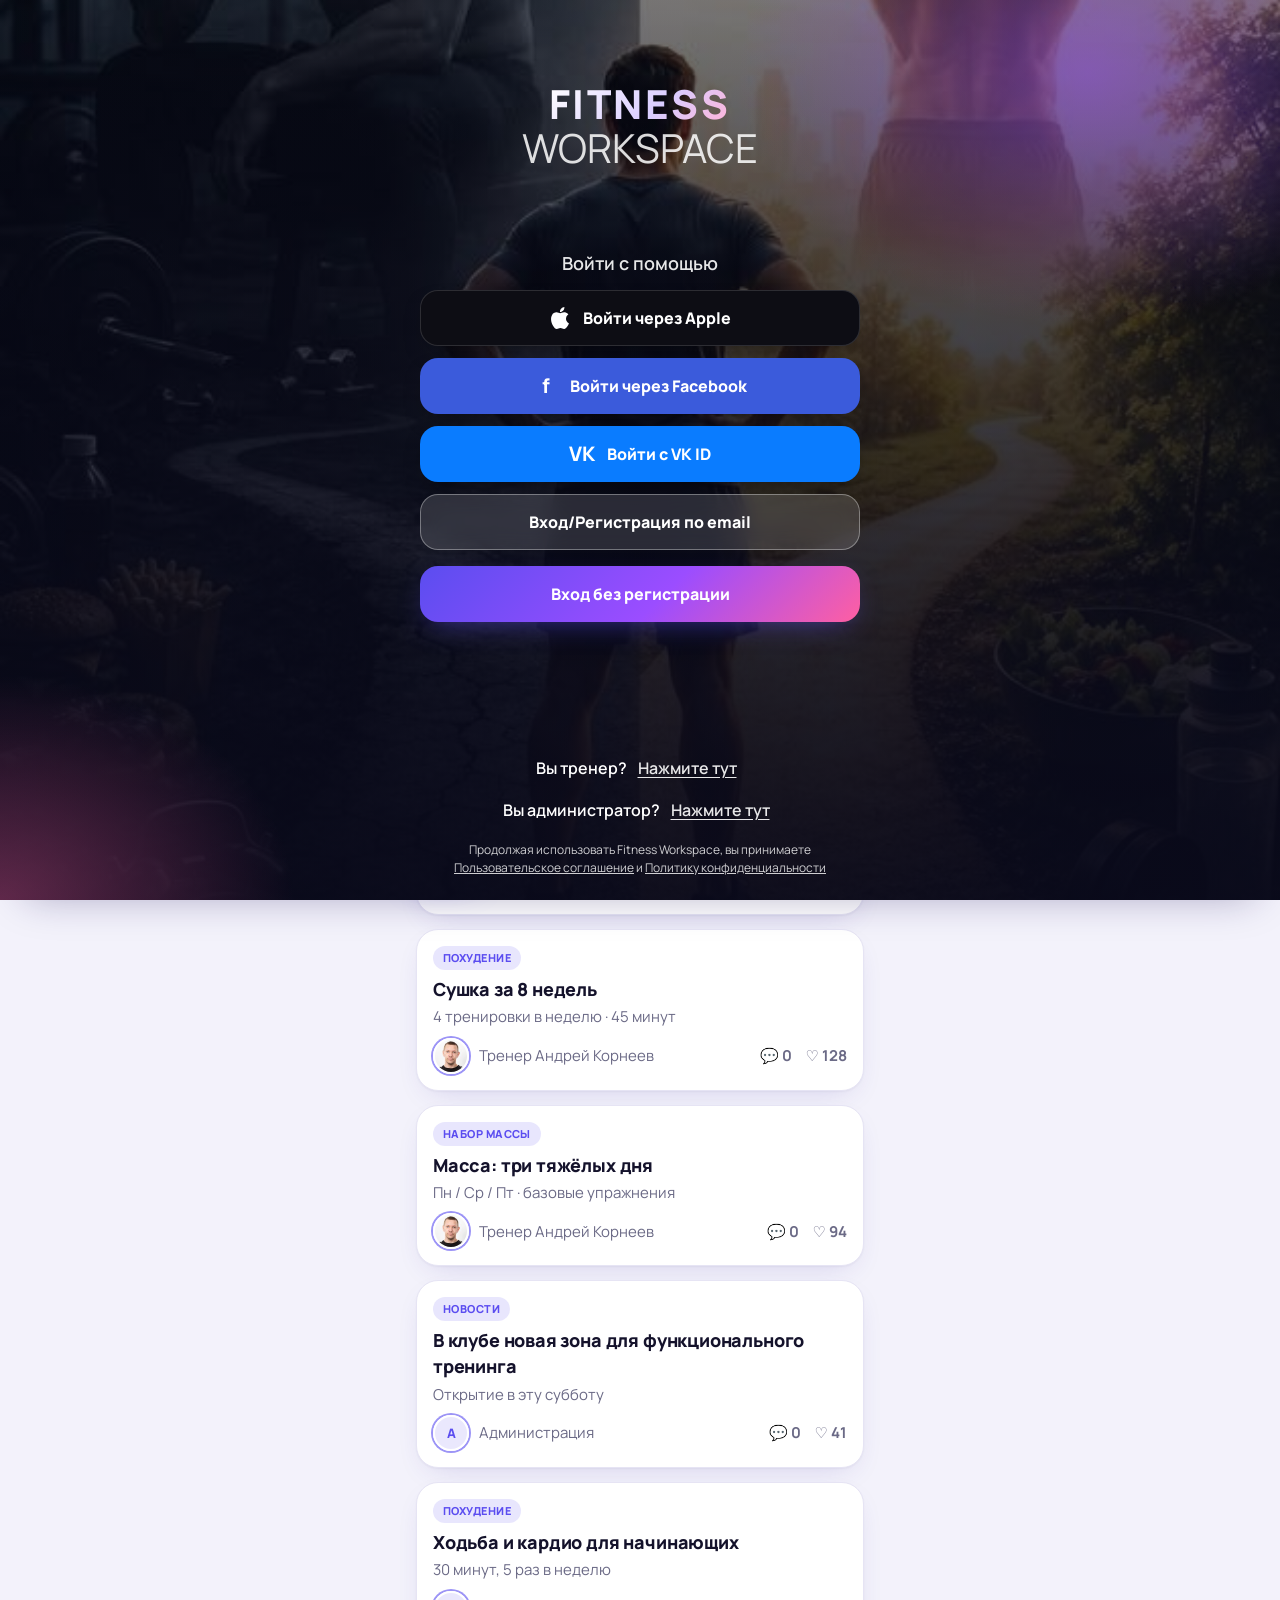
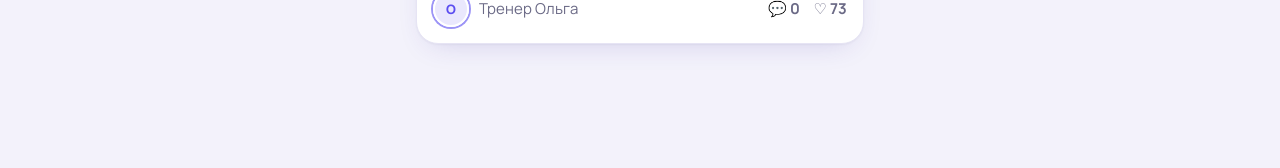
==== index.html @ 5b53e414 "Update index.html" ====
<!DOCTYPE html>
<html lang="ru">
<head>
<meta charset="utf-8">
<meta name="viewport" content="width=device-width, initial-scale=1, viewport-fit=cover">
<title>Pulse — фитнес-приложение</title>
<link href="https://fonts.googleapis.com/css2?family=Manrope:wght@400;600;700;800&display=swap" rel="stylesheet">
<style>
:root{--bg:#eef1f5;--card:#fff;--ink:#0f1b2d;--mute:#5d6b7e;--line:#dde3ea;--brand:#2447f5;--on:#fff;--warm:#ffb020;--ok:#16895a;--bad:#d63a45;
box-sizing:border-box;padding-top:env(safe-area-inset-top,0px);padding-bottom:env(safe-area-inset-bottom,0px)}
@media (prefers-color-scheme:dark){:root:not([data-theme="light"]){--bg:#0b121c;--card:#131d2b;--ink:#eaf0f7;--mute:#93a2b6;--line:#223044;--brand:#7b93ff;--on:#0b121c;--ok:#4cc790;--bad:#ff7a82;color-scheme:dark}}
:root[data-theme="dark"]{--bg:#0b121c;--card:#131d2b;--ink:#eaf0f7;--mute:#93a2b6;--line:#223044;--brand:#7b93ff;--on:#0b121c;--ok:#4cc790;--bad:#ff7a82;color-scheme:dark}
html{scroll-padding-top:env(safe-area-inset-top,0px)}
*{box-sizing:border-box}
body{margin:0;background:var(--bg);color:var(--ink);font:400 15px/1.45 Manrope,system-ui,-apple-system,"Segoe UI",sans-serif}
#app{max-width:480px;margin:0 auto;padding:16px 16px 96px}
h1{font-size:26px;line-height:1.15;font-weight:800;margin:6px 0 14px;letter-spacing:-.01em}
h2{font-size:17px;font-weight:800;margin:0 0 4px}
p{margin:0}
.mute{color:var(--mute)}
.card{background:var(--card);border:1px solid var(--line);border-radius:16px;padding:14px;margin-bottom:12px}
.chips{display:flex;gap:8px;overflow-x:auto;padding-bottom:10px;margin-bottom:4px}
.chip{flex:none;border:1px solid var(--line);background:var(--card);color:var(--ink);border-radius:999px;padding:7px 14px;font:inherit;font-weight:600;cursor:pointer}
.chip[aria-pressed="true"]{background:var(--brand);border-color:var(--brand);color:var(--on)}
.tag{display:inline-block;font-size:12px;font-weight:600;color:var(--brand);border:1px solid currentColor;border-radius:6px;padding:1px 7px;margin-bottom:6px}
.row{display:flex;align-items:center;justify-content:space-between;gap:10px}
button{font:inherit;cursor:pointer}
button:focus-visible,input:focus-visible{outline:3px solid var(--brand);outline-offset:2px}
.btn{background:var(--brand);color:var(--on);border:0;border-radius:12px;padding:11px 16px;font-weight:800}
.btn.ghost{background:transparent;color:var(--ink);border:1px solid var(--line)}
.like{background:none;border:0;color:var(--mute);font-weight:600;padding:6px 0}
.like[aria-pressed="true"]{color:var(--brand)}
#tabs{position:fixed;left:0;right:0;bottom:0;background:var(--card);border-top:1px solid var(--line);padding-bottom:env(safe-area-inset-bottom,0px);z-index:5}
#tabs div{max-width:480px;margin:0 auto;display:flex}
#tabs button{flex:1;background:none;border:0;color:var(--mute);padding:9px 0 8px;font-size:11px;font-weight:600;display:flex;flex-direction:column;align-items:center;gap:3px}
#tabs button[aria-current="page"]{color:var(--brand)}
svg.i{width:24px;height:24px;fill:none;stroke:currentColor;stroke-width:1.8;stroke-linecap:round;stroke-linejoin:round}
.stat{display:grid;grid-template-columns:1fr 1fr;gap:10px}
.stat .card{margin:0}
.big{font-size:22px;font-weight:800}
.ex{display:flex;gap:12px;align-items:center;width:100%;text-align:left;background:var(--card);color:var(--ink);border:1px solid var(--line);border-radius:16px;padding:12px;margin-bottom:10px}
.ex .n{width:34px;height:34px;border-radius:10px;background:var(--bg);display:grid;place-items:center;font-weight:800;flex:none}
.ex.done .n{background:var(--ok);color:var(--on)}
#sheet{position:fixed;inset:0;background:rgba(5,10,20,.55);display:none;align-items:flex-end;z-index:10}
#sheet.open{display:flex}
#sheet .pane{background:var(--bg);width:100%;max-width:480px;margin:0 auto;border-radius:22px 22px 0 0;padding:16px 16px calc(20px + env(safe-area-inset-bottom,0px));max-height:92%;overflow:auto}
.demo{background:var(--card);border:1px solid var(--line);border-radius:16px;margin:10px 0}
.demo svg{display:block;width:100%;height:auto}
.bar{animation:lift 2.4s ease-in-out infinite;transform-box:fill-box}
@keyframes lift{0%,100%{transform:translateY(0)}50%{transform:translateY(-46px)}}
.timer{text-align:center;padding:12px}
.timer .t{font-size:52px;font-weight:800;font-variant-numeric:tabular-nums;line-height:1}
.timer.rest .t{color:var(--warm)}
.sets{display:flex;gap:8px;margin:8px 0 12px}
.sets span{flex:1;text-align:center;border:1px solid var(--line);border-radius:10px;padding:7px 0;font-weight:800;color:var(--mute)}
.sets span.on{background:var(--ok);border-color:var(--ok);color:var(--on)}
.meal{display:flex;justify-content:space-between;gap:12px;padding:10px 0;border-top:1px solid var(--line)}
.meal:first-of-type{border-top:0}
.chat{display:flex;flex-direction:column;gap:8px;margin-bottom:12px}
.msg{max-width:82%;padding:9px 12px;border-radius:16px;background:var(--card);border:1px solid var(--line)}
.msg.me{align-self:flex-end;background:var(--brand);border-color:var(--brand);color:var(--on)}
.send{display:flex;gap:8px}
input{flex:1;min-width:0;font:inherit;color:var(--ink);background:var(--card);border:1px solid var(--line);border-radius:12px;padding:11px 12px}
.srow{display:flex;align-items:center;gap:10px;padding:9px 10px;border:1px solid var(--line);border-radius:12px;margin-bottom:6px;background:var(--card)}
.srow>span:first-child{width:26px;height:26px;border-radius:8px;background:var(--bg);display:grid;place-items:center;font-weight:800;flex:none}
.srow.on>span:first-child{background:var(--ok);color:var(--on)}
.srow.cur{border-color:var(--brand)}
.av{width:56px;height:56px;border-radius:50%;object-fit:cover;flex:none}
.av.s{width:30px;height:30px}
.mrow{display:flex;gap:8px;align-items:flex-end}
.tag.fill{background:var(--brand);color:var(--on);border-color:var(--brand)}
.li{display:flex;justify-content:space-between;gap:12px;padding-top:4px}
.av.m{width:36px;height:36px}
.by{display:flex;align-items:center;gap:10px;min-width:0}
.ini{display:grid;place-items:center;background:var(--bg);border:1px solid var(--line);color:var(--mute);font-weight:800;font-size:13px}
.acts{display:flex;gap:14px}
.like[aria-expanded="true"]{color:var(--brand)}
.thr{margin-top:10px;border-top:1px solid var(--line);padding-top:10px;display:flex;flex-direction:column;gap:8px}
.cm{display:flex;gap:8px}
.cm .av{width:28px;height:28px;font-size:11px}
.btn:disabled{opacity:.6;cursor:default}
.cal{display:grid;grid-template-columns:repeat(7,1fr);gap:4px;text-align:center;margin-top:10px}
.cal span{font-size:11px;color:var(--mute)}
.cd{display:grid;place-items:center;aspect-ratio:1;border-radius:10px;font-weight:600}
.cd.on{background:var(--ok);color:var(--on)}
.cd.pl{background:var(--brand);color:var(--on)}
.cd.ms{border:2px solid var(--bad);color:var(--bad)}
.cd.td{outline:2px solid var(--ink);outline-offset:1px}
.lg{display:flex;gap:14px;flex-wrap:wrap;font-size:12px;margin-top:10px}
.dot{display:inline-block;width:10px;height:10px;border-radius:3px;margin-right:5px;vertical-align:-1px}
.dot.pl{background:var(--brand)}.dot.on{background:var(--ok)}.dot.ms{border:2px solid var(--bad)}.tag.st-ms{color:var(--bad)}.tag.st-on{color:var(--ok)}
.seg{display:flex;gap:8px}
.seg .btn{flex:1;padding:11px 8px;font-size:14px;border:1px solid transparent}
.seg .btn.ghost{border-color:var(--line)}
.btn.ok{background:var(--ok);color:var(--on)}
.btn.bad{background:var(--bad);color:var(--on)}
.demo{overflow:hidden}
.demo video{display:block;width:100%;max-height:55vh;object-fit:contain;background:#0b121c}
#login{position:fixed;inset:0;z-index:30;display:none;background-color:#0b121c;background-image:linear-gradient(rgba(6,10,18,.4),rgba(6,10,18,.9)),url("[data-uri]");background-size:cover;background-position:center;color:#fff;overflow:auto;text-align:center}
.lg-in{max-width:480px;min-height:100%;margin:0 auto;padding:calc(28px + env(safe-area-inset-top,0px)) 20px calc(20px + env(safe-area-inset-bottom,0px));display:flex;flex-direction:column;justify-content:space-between;gap:24px}
.logo{font-size:clamp(22px,7vw,34px);letter-spacing:.03em;line-height:1.1;margin-top:6vh}
.logo b{font-weight:800}.logo span{font-weight:400}
.lg-t{font-size:18px;font-weight:600;margin:0 0 14px}
.sb{display:flex;align-items:center;justify-content:center;gap:12px;width:100%;height:54px;border:0;border-radius:14px;color:#fff;font:800 16px Manrope,system-ui,sans-serif;margin-bottom:12px}
.sb.apple{background:#000}.sb.fb{background:#3b5998}.sb.vk{background:#0a7cff}
.sb.guest{background:#fff;color:#0f1b2d;margin-top:14px}
.gl{font-weight:800;font-size:20px;min-width:24px}
.lk{background:none;border:0;color:#fff;text-decoration:underline;font:600 16px Manrope,system-ui,sans-serif;padding:8px}
#lh{min-height:36px;font-size:13px;color:#ffd58a;margin:8px 0 0}
.lg-bot p{margin:0 0 4px;font-size:16px;font-weight:600}
.lg-bot .lg-legal{font-size:12px;font-weight:400;opacity:.8;margin-top:12px}
@media (prefers-reduced-motion:reduce){.bar{animation:none}}
#set-form:not([hidden]){display:grid;gap:12px}
#set-form label{display:grid;gap:4px}
#set-form input,#set-form select{font:inherit;padding:8px;width:100%;box-sizing:border-box}
#sets .srow{flex-wrap:wrap}
#set-add{margin-bottom:10px}
#set-list{margin:12px 0}#set-list summary{cursor:pointer;padding:12px 0;font-weight:800}
#timer h3{text-align:center;margin:0 0 14px}.rings{display:grid;grid-template-columns:repeat(3,minmax(0,1fr));gap:6px;text-align:center;font-size:.82rem;color:var(--mute)}
.rings b{--accent:var(--brand);--fill:100%;display:grid;place-items:center;aspect-ratio:1;width:min(100%,88px);margin:0 auto 6px;border-radius:50%;color:var(--ink);font-size:clamp(1rem,5vw,1.35rem);font-variant-numeric:tabular-nums;background:radial-gradient(closest-side,var(--card) 86%,transparent 89%),conic-gradient(var(--accent) var(--fill),var(--line) 0)}
#done-value{--accent:var(--ok)}
#workout-plan summary{cursor:pointer;padding:12px 0;font-weight:700}
#new-ex,#new-workout{display:grid;gap:10px;margin:12px 0}
#new-ex label,#new-workout label{display:grid;gap:4px}
#delete-workout,.seg{margin-top:12px}
button.cd{font:inherit;color:inherit;background:transparent;border:1px solid transparent;cursor:pointer}
button.cd.on{background:var(--ok);color:var(--on)}button.cd.pl{background:var(--brand);color:var(--on)}button.cd.ms{border-color:var(--bad);color:var(--bad)}
.exercise-row{margin-bottom:10px}
.exercise-row.lifted{position:relative;z-index:5;filter:drop-shadow(0 8px 12px #14102755);pointer-events:none}
.exercise-row.drop-before,.exercise-row.drop-after{position:relative}
.exercise-row.drop-before:before,.exercise-row.drop-after:after{content:"";position:absolute;left:0;right:0;height:3px;background:var(--brand);border-radius:3px;pointer-events:none}
.exercise-row.drop-before:before{top:-6px}.exercise-row.drop-after:after{bottom:-6px}
.exercise-line{display:flex;align-items:stretch;gap:4px}
.exercise-track{position:relative;flex:1;min-width:0;overflow:hidden;border-radius:16px}
.exercise-track .ex{position:relative;z-index:1;min-height:100%;margin:0;touch-action:none;-webkit-touch-callout:none;-webkit-user-select:none;user-select:none;cursor:pointer;transform:translateX(var(--slide,0px));transition:transform .16s ease}
.exercise-row.revealed .ex{--slide:-88px}
.exercise-track.dragging .ex{transition:none}
.exercise-row .ex b{overflow-wrap:anywhere}
.exercise-remove{position:absolute;right:3px;top:50%;transform:translateY(-50%);padding:4px 8px;min-height:24px;border:1px solid currentColor;border-radius:8px;background:var(--card);color:var(--bad);font-family:inherit;font-size:12px;font-weight:600;line-height:1.2;cursor:pointer;visibility:hidden}
.exercise-row.revealed .exercise-remove,.exercise-track.dragging .exercise-remove{visibility:visible}
@media (any-pointer:fine){
 .exercise-track{overflow:visible}
 .exercise-track .ex{cursor:grab;transition:width .16s ease,transform .16s ease}
 .exercise-row:is(:hover,:has(:focus-visible),.revealed):not(.lifted) .ex{width:calc(100% - 64px);transform:translateX(-6px)}
 .exercise-row:is(:hover,:has(:focus-visible)) .exercise-remove{visibility:visible}
 .exercise-row.lifted .ex{cursor:grabbing}
 .exercise-row.lifted .exercise-remove{visibility:hidden}
 .swipe-hint{display:none}
}
@media(prefers-reduced-motion:reduce){.exercise-track .ex{transition:none}}
.exercise-question{padding:10px 12px;background:var(--bg);border-radius:12px;margin-top:5px}
.exercise-question p{margin:0 0 8px}
.food-edit{border:0;background:transparent;color:inherit;text-align:left;padding:3px 0;cursor:pointer;font:inherit;overflow-wrap:anywhere}.food-edit span{color:var(--mute)}.food-form label{display:grid;margin-bottom:8px}.meal [data-food-add]{margin-top:8px}
#login.profile-step{background:var(--bg);color:var(--ink);overflow:auto}
.profile-step .lg-in{display:none}
.body-panel{max-width:450px;margin:auto;padding:24px 16px 32px}
.body-panel h1{text-align:center}
.metric-card{margin:12px 0;padding:18px 8px;text-align:center;border-radius:14px;color:white;background:linear-gradient(120deg,#203440,#355b68);box-shadow:0 3px 10px #10222c22}
.metric-card:nth-of-type(2){background:linear-gradient(120deg,#244d50,#30696c)}
.metric-card:nth-of-type(3){background:linear-gradient(120deg,#263747,#455969)}
.metric-values{display:flex;justify-content:center;gap:14px;margin-top:8px}
.metric-values label{display:grid;justify-items:center;gap:3px;color:#e1eff2;font-size:13px}
.metric-values input{width:4.1em;padding:4px 6px;color:white;background:#ffffff12;border:1px solid #ffffff55;border-radius:8px;text-align:center;font-size:26px;font-weight:700}
.body-form>.btn{width:100%}
.wheel-frame{position:relative;width:86px;background:linear-gradient(transparent 33.33%,#ffffff20 33.33% 66.66%,transparent 66.66%);border-radius:9px}
.metric-wheel{height:108px;overflow-y:auto;scroll-snap-type:y mandatory;overscroll-behavior-y:contain;scrollbar-width:none;touch-action:pan-y;user-select:none;mask-image:linear-gradient(transparent,#000 34% 66%,transparent)}
.metric-wheel::-webkit-scrollbar{display:none}
.metric-wheel:before,.metric-wheel:after{content:"";display:block;height:36px}
.wheel-number{height:36px;line-height:36px;scroll-snap-align:center;font-size:24px;font-weight:700;font-variant-numeric:tabular-nums;cursor:pointer}
.wheel-frame:focus-within{outline:2px solid white}.wheel-error:empty{display:none}
.guide-tile.tile-0{background-image:linear-gradient(90deg,#092738 3%,#092738ed 32%,#09273855 70%,transparent),url([data-uri]);}.guide-tile.tile-1{background-image:linear-gradient(90deg,#092738 3%,#092738ed 32%,#09273855 70%,transparent),url([data-uri]);}.guide-tile.tile-2{background-image:linear-gradient(90deg,#092738 3%,#092738ed 32%,#09273855 70%,transparent),url([data-uri]);}.guide-tile.tile-3{background-image:linear-gradient(90deg,#092738 3%,#092738ed 32%,#09273855 70%,transparent),url([data-uri]);} .guide-title{text-align:center}.guide-tile{display:block;width:100%;min-height:122px;margin:10px 0;padding:22px 18px;text-align:left;border:0;border-radius:12px;color:white;background-color:#092738;background-size:cover,64% 100%;background-repeat:no-repeat;background-position:center,right;font:750 18px/1.25 inherit;font-family:inherit;font-size:18px;font-weight:750;cursor:pointer}.guide-tile span{display:block;max-width:68%}#tabrow button{min-width:0;font-size:clamp(8px,2.3vw,11px)}
/* ===== NEW DESIGN: «Pulse» ===== */
:root{--bg:#f3f2fb;--card:#fff;--ink:#14122b;--mute:#6b6a86;--line:#e6e4f4;--brand:#5b4df0;--on:#fff;--warm:#ff9f1c;--ok:#12a574;--bad:#e5384f;
--grad:linear-gradient(135deg,#5b4df0 0%,#9b4dff 55%,#ff5fa2 100%);--glow:0 10px 28px -10px rgba(91,77,240,.55);--sh:0 1px 2px rgba(20,18,43,.04),0 10px 30px -14px rgba(60,40,160,.22);--r:22px}
@media (prefers-color-scheme:dark){:root:not([data-theme="light"]){--bg:#0b0a16;--card:#15142a;--ink:#f1f0ff;--mute:#9b99bd;--line:#26244a;--brand:#8e82ff;--on:#fff;--ok:#16b27f;--bad:#ff6b80;--sh:0 10px 30px -14px rgba(0,0,0,.7);--glow:0 10px 30px -10px rgba(142,130,255,.55)}}
:root[data-theme="dark"]{--bg:#0b0a16;--card:#15142a;--ink:#f1f0ff;--mute:#9b99bd;--line:#26244a;--brand:#8e82ff;--on:#fff;--ok:#16b27f;--bad:#ff6b80;--sh:0 10px 30px -14px rgba(0,0,0,.7);--glow:0 10px 30px -10px rgba(142,130,255,.55)}
body{background:var(--bg);background-image:radial-gradient(520px 320px at 100% -40px,rgba(155,77,255,.16),transparent 70%),radial-gradient(420px 300px at -10% 0,rgba(255,95,162,.10),transparent 70%);background-repeat:no-repeat;-webkit-font-smoothing:antialiased}
#app{padding:18px 16px 110px}
h1{font-size:30px;font-weight:800;letter-spacing:-.025em;margin:8px 0 18px}
h1::after{content:"";display:block;width:38px;height:5px;border-radius:9px;background:var(--grad);margin-top:10px}
h2{font-size:18px;letter-spacing:-.01em}
.card{border:1px solid var(--line);border-radius:var(--r);padding:16px;box-shadow:var(--sh);margin-bottom:14px;transition:transform .2s}
.card:active{transform:scale(.99)}
.chips{gap:8px;scrollbar-width:none}.chips::-webkit-scrollbar{display:none}
.chip{border-radius:999px;padding:8px 16px;font-weight:700;box-shadow:var(--sh);transition:.2s}
.chip[aria-pressed="true"]{background:var(--grad);border-color:transparent;color:#fff;box-shadow:var(--glow)}
.tag{font-size:11px;font-weight:800;letter-spacing:.04em;text-transform:uppercase;border:0;border-radius:999px;padding:4px 10px;background:color-mix(in srgb,var(--brand) 14%,transparent);color:var(--brand)}
.tag.fill{background:var(--grad);color:#fff}
.tag.st-ms{background:color-mix(in srgb,var(--bad) 14%,transparent)}.tag.st-on{background:color-mix(in srgb,var(--ok) 14%,transparent)}
.btn{background:var(--grad);color:#fff;border-radius:16px;padding:13px 18px;font-weight:800;box-shadow:var(--glow);transition:transform .15s,filter .15s}
.btn:hover{filter:brightness(1.07)}.btn:active{transform:scale(.97)}
.btn.ghost{background:transparent;color:var(--ink);border:1px solid var(--line);box-shadow:none}
.btn.ok{background:linear-gradient(135deg,#12a574,#2cd29b);box-shadow:0 10px 24px -10px rgba(18,165,116,.6)}
.btn.bad{background:linear-gradient(135deg,#e5384f,#ff6b80);box-shadow:0 10px 24px -10px rgba(229,56,79,.6)}
.like{font-weight:700}.like[aria-pressed="true"]{color:#ff3d7f}
.big{font-size:26px;letter-spacing:-.02em}
.stat .card{background:linear-gradient(160deg,var(--card),color-mix(in srgb,var(--brand) 7%,var(--card)))}
/* tab bar — floating pill */
#tabs{left:12px;right:12px;bottom:calc(10px + env(safe-area-inset-bottom,0px));padding:0;border:1px solid var(--line);border-radius:26px;background:color-mix(in srgb,var(--card) 82%,transparent);-webkit-backdrop-filter:blur(18px) saturate(1.6);backdrop-filter:blur(18px) saturate(1.6);box-shadow:0 18px 40px -12px rgba(30,20,90,.35)}
#tabs div{padding:6px 4px}
#tabs button{border-radius:18px;padding:8px 0 6px;font-size:10.5px;font-weight:700;transition:.2s}
#tabs button[aria-current="page"]{color:#fff;background:var(--grad);box-shadow:var(--glow)}
#tabs button[aria-current="page"] svg{transform:translateY(-1px) scale(1.08)}
/* exercises */
.ex{border-radius:20px;padding:14px;box-shadow:var(--sh);transition:transform .15s,border-color .2s}
.ex:active{transform:scale(.985)}
.ex .n{width:40px;height:40px;border-radius:14px;background:color-mix(in srgb,var(--brand) 13%,transparent);color:var(--brand);font-size:15px}
.ex.done{border-color:color-mix(in srgb,var(--ok) 55%,var(--line))}
.ex.done .n{background:var(--ok);color:#fff}
.srow{border-radius:16px;padding:11px 12px}.srow>span:first-child{border-radius:10px;width:30px;height:30px}
.srow.on>span:first-child{background:var(--ok);color:#fff}
.srow.cur{border-color:var(--brand);box-shadow:0 0 0 3px color-mix(in srgb,var(--brand) 18%,transparent)}
/* timer */
.timer .t{font-size:64px;letter-spacing:-.04em;background:var(--grad);-webkit-background-clip:text;background-clip:text;color:transparent}
.timer.rest .t{background:linear-gradient(135deg,#ff9f1c,#ff5f6d);-webkit-background-clip:text;background-clip:text}
.sets span{border-radius:12px;padding:9px 0}.sets span.on{background:var(--ok);border-color:var(--ok);color:#fff}
/* sheet */
#sheet{background:rgba(8,6,24,.6);-webkit-backdrop-filter:blur(6px);backdrop-filter:blur(6px)}
#sheet .pane{border-radius:30px 30px 0 0;border-top:1px solid var(--line);box-shadow:0 -20px 50px -20px rgba(0,0,0,.5);animation:up .3s cubic-bezier(.2,.8,.2,1)}
#sheet .pane::before{content:"";display:block;width:42px;height:5px;border-radius:9px;background:var(--line);margin:-4px auto 14px}
@keyframes up{from{transform:translateY(40px);opacity:0}to{transform:none;opacity:1}}
.demo{border-radius:22px;box-shadow:var(--sh)}
/* chat */
.msg{border-radius:20px 20px 20px 6px;padding:10px 14px;box-shadow:var(--sh)}
.msg.me{background:var(--grad);border-color:transparent;color:#fff;border-radius:20px 20px 6px 20px}
input,#set-form input,#set-form select{border-radius:16px;padding:13px 14px;border:1px solid var(--line)}
input:focus{border-color:var(--brand);outline:3px solid color-mix(in srgb,var(--brand) 25%,transparent);outline-offset:0}
/* calendar */
.cd{border-radius:14px}.cd.on{background:var(--ok);color:#fff}
.cd.pl,button.cd.pl{background:var(--grad);color:#fff}
.cd.td{outline:2px solid var(--brand);outline-offset:2px}
/* food, feed, avatars */
.meal{padding:12px 0}
.av{border:2px solid var(--card);box-shadow:0 0 0 2px var(--brand)}
.av.s,.av.m,.cm .av{box-shadow:0 0 0 2px color-mix(in srgb,var(--brand) 60%,transparent)}
.ini{background:color-mix(in srgb,var(--brand) 13%,transparent);color:var(--brand)}
details>summary{list-style:none}details>summary::-webkit-details-marker{display:none}
details>summary::after{content:"›";float:right;font-size:22px;line-height:1;color:var(--mute);transition:transform .2s}
details[open]>summary::after{transform:rotate(90deg)}
table{width:100%;border-collapse:collapse}th{color:var(--mute);font-size:12px;text-transform:uppercase;letter-spacing:.05em;text-align:left}
th,td{padding:10px 6px;border-bottom:1px solid var(--line)}
/* guide tiles */
.guide-title{margin-bottom:18px}
.guide-tile{border-radius:24px!important;box-shadow:0 16px 34px -16px rgba(20,10,80,.55);transition:transform .2s}
.guide-tile:active{transform:scale(.98)}
/* body parameters */
.metric-card{border-radius:24px;box-shadow:var(--glow);background:linear-gradient(rgba(38,24,130,.62),rgba(92,28,128,.74)),url([data-uri]) center/cover}
.metric-card:nth-of-type(2){background:linear-gradient(rgba(38,24,130,.62),rgba(92,28,128,.74)),url([data-uri]) center/cover}
.metric-card:nth-of-type(3){background:linear-gradient(rgba(38,24,130,.62),rgba(92,28,128,.74)),url([data-uri]) center/cover}
.wheel-frame{background:linear-gradient(transparent 33.33%,#ffffff2e 33.33% 66.66%,transparent 66.66%);border-radius:12px}
/* login */
#login::before{content:"";position:absolute;inset:0;background:radial-gradient(500px 360px at 85% 8%,rgba(155,77,255,.5),transparent 70%),radial-gradient(420px 320px at 0 100%,rgba(255,95,162,.35),transparent 70%),linear-gradient(180deg,rgba(11,10,30,.25),rgba(11,10,30,.7))}
#login.profile-step::before{display:none}
.lg-in{position:relative;z-index:1}
.logo{font-size:clamp(26px,9vw,40px);letter-spacing:.06em}
.logo b{background:linear-gradient(135deg,#fff,#d9ccff 60%,#ffb3d6);-webkit-background-clip:text;background-clip:text;color:transparent}
.logo span{opacity:.85}
.logo{text-align:center}.logo b,.logo span{display:block;width:fit-content;margin-inline:auto}.logo span{letter-spacing:normal}
.lg-t{opacity:.9}
.sb{height:56px;border-radius:18px;box-shadow:0 10px 24px -12px rgba(0,0,0,.6);transition:transform .15s}
.sb:active{transform:scale(.97)}
.sb.apple{background:#0d0d14;border:1px solid #ffffff22}.sb.fb{background:#3b5bdb}.sb.vk{background:#0a7cff}
.sb.guest{background:var(--grad);color:#fff;box-shadow:var(--glow);margin-top:16px}
.lk{opacity:.9;text-underline-offset:3px}
@media (prefers-reduced-motion:reduce){#sheet .pane{animation:none}*{transition:none!important}}
/* ===== v2: доводка под новые элементы (сортировка, свайп-удаление) ===== */
.exercise-track{border-radius:20px;box-shadow:var(--sh)}
.exercise-track .ex{box-shadow:none;border-radius:20px}
.exercise-track .ex:active{transform:translateX(var(--slide,0px))}
.exercise-track .ex:active b{opacity:.85}
.exercise-remove{right:6px;padding:9px 12px;min-height:0;border:0;border-radius:13px;background:linear-gradient(135deg,#e5384f,#ff6b80);color:#fff;font-size:12px;font-weight:800;box-shadow:0 8px 18px -8px rgba(229,56,79,.8)}
.exercise-remove:active{filter:brightness(.92)}
.swipe-hint{font-size:12px}
.exercise-row.lifted{filter:drop-shadow(0 16px 22px rgba(60,30,170,.38))}
.exercise-row.lifted .exercise-track{box-shadow:var(--glow);transform:scale(1.02)}
.exercise-row.lifted .ex{border-color:var(--brand);box-shadow:0 0 0 3px color-mix(in srgb,var(--brand) 22%,transparent)}
.exercise-row.drop-before:before,.exercise-row.drop-after:after{height:4px;background:var(--grad);box-shadow:0 0 12px rgba(155,77,255,.7)}
@media (any-pointer:fine){
 .exercise-track{box-shadow:none}
 .exercise-track .ex{box-shadow:var(--sh)}
 .exercise-row:is(:hover,:has(:focus-visible),.revealed):not(.lifted) .ex{width:calc(100% - 92px)}
 .exercise-row.lifted .exercise-track{box-shadow:none;transform:none}
 .exercise-row.lifted .ex{box-shadow:var(--glow),0 0 0 3px color-mix(in srgb,var(--brand) 22%,transparent)}
}
/* кнопка входа по email — стеклянная, отличается от Apple */
.sb.apple[data-stub="по email"]{background:rgba(255,255,255,.14);border:1px solid rgba(255,255,255,.35);-webkit-backdrop-filter:blur(10px);backdrop-filter:blur(10px);box-shadow:none}
</style>
</head>
<body>
<div id="app"><main id="view"></main></div>
<nav id="tabs" aria-label="Разделы"><div id="tabrow"></div></nav>
<div id="sheet" role="dialog" aria-modal="true"><div class="pane" id="pane"></div></div>

<div id="login" role="dialog" aria-modal="true" aria-label="Вход в Fitness Workspace">
 <div class="lg-in">
  <div class="logo"><b>FITNESS</b> <span>WORKSPACE</span></div>
  <div>
   <p class="lg-t">Войти с помощью</p>
   <button class="sb apple" data-stub="через Apple"><svg width="22" height="22" viewBox="0 0 24 24" fill="#fff" aria-hidden="true"><path d="M12.152 6.896c-.948 0-2.415-1.078-3.96-1.04-2.04.027-3.91 1.183-4.961 3.014-2.117 3.675-.546 9.103 1.519 12.09 1.013 1.454 2.208 3.09 3.792 3.039 1.52-.065 2.09-.987 3.935-.987 1.831 0 2.35.987 3.96.948 1.637-.026 2.676-1.48 3.676-2.948 1.156-1.688 1.636-3.325 1.662-3.415-.039-.013-3.182-1.221-3.22-4.857-.026-3.04 2.48-4.494 2.597-4.559-1.429-2.09-3.623-2.324-4.39-2.376-2-.156-3.675 1.09-4.61 1.09zM15.53 3.83c.843-1.012 1.4-2.427 1.245-3.83-1.207.052-2.662.805-3.532 1.818-.78.896-1.454 2.338-1.273 3.714 1.338.104 2.715-.688 3.559-1.701"/></svg>Войти через Apple</button>
   <button class="sb fb" data-stub="через Facebook"><span class="gl" aria-hidden="true">f</span>Войти через Facebook</button>
   <button class="sb vk" data-stub="через VK ID"><span class="gl" aria-hidden="true">VK</span>Войти с VK ID</button>
   <button class="sb apple" data-stub="по email">Вход/Регистрация по email</button>
   <button class="sb guest" id="guest">Вход без регистрации</button>
   <p id="lh" role="status"></p>
  </div>
  <div class="lg-bot">
   <p>Вы тренер? <button class="lk" data-stub="для тренера">Нажмите тут</button></p>
   <p>Вы администратор? <button class="lk" data-stub="для администратора">Нажмите тут</button></p>
   <p class="lg-legal">Продолжая использовать Fitness Workspace, вы принимаете <u>Пользовательское соглашение</u> и <u>Политику конфиденциальности</u></p>
  </div>
 </div>
</div>
<script>
/* ---------- Данные (замените на запросы к вашему серверу) ---------- */
var AV="[data-uri]";
var AVS={"Тренер Андрей Корнеев":AV,"Александр Рылов":"[data-uri]","Денис Сошников":"[data-uri]"};
function ava(n){
 if(AVS[n])return '<img class="av m" src="'+AVS[n]+'" alt="">';
 var w=n.replace(/^Тренер /,"").split(" ");
 return '<span class="av m ini" aria-hidden="true">'+w.slice(0,2).map(function(x){return x[0]}).join("")+'</span>';
}
AVS["Сергей Филиппов"]="[data-uri]";
var FEED=[
 {tag:"Добавлена тренировка",fill:1,text:"Тренер Андрей Корнеев добавил вам тренировку на понедельник, спеши ознакомиться!",go:"Пн"},
 {tag:"Новости",text:"Сегодня впервые присел 120 кг.",by:"Денис Сошников",likes:86},
 {tag:"Новости",text:"Сегодня впервые пожал штангу лёжа 150 кг.",by:"Александр Рылов",likes:112},
 {tag:"Похудение",title:"Сушка за 8 недель",meta:"4 тренировки в неделю · 45 минут",by:"Тренер Андрей Корнеев",likes:128},
 {tag:"Набор массы",title:"Масса: три тяжёлых дня",meta:"Пн / Ср / Пт · базовые упражнения",by:"Тренер Андрей Корнеев",likes:94},
 {tag:"Новости",title:"В клубе новая зона для функционального тренинга",meta:"Открытие в эту субботу",by:"Администрация",likes:41},
 {tag:"Похудение",title:"Ходьба и кардио для начинающих",meta:"30 минут, 5 раз в неделю",by:"Тренер Ольга",likes:73}
];
/* План подходов: "~" = разминка, формат вес x повторения * число подходов */
function parse(t){var o=[];t.split(",").forEach(function(p){var w=p[0]==="~";if(w)p=p.slice(1);var m=p.split("*"),a=m[0].split("x");for(var i=0;i<(+m[1]||1);i++)o.push({kg:+a[0],r:+a[1],w:w})});return o}
var DAYS={
 "Пн":{title:"Ноги, плечи и бицепс",ex:[
  {n:"Гиперэкстензия",m:"Поясница, ягодицы",video:"videos/hyperextension.mp4",plan:"0x18*3",work:40,rest:60},
  {n:"Присед",m:"Квадрицепс, ягодицы",video:"videos/squat.mp4",plan:"~20x12,~50x10,~60x8,70x8*6",work:45,rest:120},
  {n:"Жим гантелей сидя",m:"Плечи · кг на каждую гантель",video:"videos/dumbbell-press-seated.mp4",plan:"15x20*5",work:45,rest:90},
  {n:"Разгибание ног сидя",m:"Квадрицепс",video:"videos/leg-extension.mp4",plan:"61x15*5",work:40,rest:60},
  {n:"Отведения на задние дельты лёжа",m:"Задние дельты · кг на каждую гантель",plan:"7.5x15*4",work:40,rest:60},
  {n:"Гудмонинг",m:"Задняя поверхность бедра, поясница",plan:"~20x12,40x10*3",work:40,rest:90},
  {n:"Сгибание рук с EZ-грифом стоя",m:"Бицепс",plan:"~15x12,35x10*4",work:40,rest:60},
  {n:"Подъём гантелей на бицепс стоя с пронацией",m:"Бицепс · кг на каждую гантель",plan:"10x15*3",work:40,rest:60}]},
 "Ср":{title:"Спина и бицепс",ex:[
  {n:"Гиперэкстензия",m:"Поясница, ягодицы",video:"videos/hyperextension.mp4",plan:"0x18*3",work:40,rest:60},
  {n:"Подтягивания",m:"Широчайшие, бицепс",plan:"~0x10,5x10*4",work:40,rest:90},
  {n:"Становая тяга",m:"Спина, ягодицы, ноги",plan:"~20x12,~50x10,80x8*6",work:45,rest:120},
  {n:"Горизонтальная тяга в блоке широким хватом",m:"Середина спины",plan:"43x12*5",work:40,rest:90},
  {n:"Шраги с гантелями",m:"Трапеции · кг на каждую гантель",plan:"~15x15,20x12*3",work:40,rest:60},
  {n:"Сгибание рук с EZ-грифом стоя",m:"Бицепс",plan:"~15x12,25x15*3",work:40,rest:60},
  {n:"Молоты",m:"Бицепс, предплечья · кг на каждую гантель",plan:"10x12*3",work:40,rest:60}]},
 "Пт":{title:"Грудь и трицепс",ex:[
  {n:"Гиперэкстензия",m:"Поясница, ягодицы",video:"videos/hyperextension.mp4",plan:"~0x12,25x10*3",work:40,rest:60},
  {n:"Жим штанги",m:"Грудь",video:"videos/bench-press.mp4",plan:"~20x12,~50x10,65x6*6",work:45,rest:120},
  {n:"Жим гантелей лёжа",m:"Грудь · кг на каждую гантель",plan:"~15x12,27.5x12*3",work:40,rest:90},
  {n:"Сведение рук в тренажёре",m:"Грудь",plan:"~52x12,63x12*3",work:40,rest:60},
  {n:"Французский жим с EZ-грифом",m:"Трицепс",plan:"~10x12,30x12*3",work:40,rest:60},
  {n:"Разгибание рук V-образной рукояткой",m:"Трицепс",plan:"37x25*3",work:45,rest:60}]}
};
Object.keys(DAYS).forEach(function(k){DAYS[k].ex.forEach(function(e){e.p=load("sets:"+k+":"+e.n,parse(e.plan));e.sets=e.p.length})});
/* Блюдо: "название;граммовка;ккал" */
var MEALS={
 loss:{kcal:1800,label:"Похудение",plans:[
  [["Завтрак",["Овсянка на воде;150 г;105","Яйцо варёное;1 шт;75","Яблоко;1 шт, 150 г;75","Хлеб цельнозерновой;40 г;90"]],
   ["Обед",["Курица варёная;200 г;330","Гречка варёная;150 г;190","Овощной салат;150 г;90"]],
   ["Перекус",["Творог 5%;150 г;180","Ягоды;100 г;45","Миндаль;15 г;90"]],
   ["Ужин",["Рыба на пару;200 г;220","Брокколи;200 г;70","Бурый рис варёный;120 г;130","Оливковое масло;5 г;45"]]],
  [["Завтрак",["Омлет из 3 яиц;180 г;270","Помидоры;100 г;20","Хлеб цельнозерновой;40 г;90"]],
   ["Обед",["Индейка варёная;200 г;270","Бурый рис варёный;150 г;165","Огурцы;150 г;25","Оливковое масло;5 г;45"]],
   ["Перекус",["Греческий йогурт;150 г;100","Грецкие орехи;25 г;160","Груша;1 шт, 150 г;85"]],
   ["Ужин",["Говядина тушёная;150 г;280","Тушёные овощи;250 г;110","Гречка варёная;100 г;125"]]]]},
 gain:{kcal:3000,label:"Набор массы",plans:[
  [["Завтрак",["Овсянка на молоке;250 г;230","Яйца варёные;3 шт;230","Банан;1 шт, 120 г;105","Хлеб;60 г;160"]],
   ["Обед",["Говядина тушёная;200 г;400","Рис варёный;250 г;325","Овощной салат с маслом;150 г;120"]],
   ["Перекус",["Творог 9%;200 г;320","Мёд;20 г;60","Орехи;40 г;250"]],
   ["Ужин",["Паста варёная;250 г;390","Курица варёная;200 г;330","Сыр;30 г;110"]]],
  [["Завтрак",["Блины;4 шт, 200 г;440","Творог 5%;150 г;180","Сок;200 мл;90"]],
   ["Обед",["Курица запечённая;250 г;410","Картофель варёный;300 г;260","Овощной салат с маслом;150 г;120"]],
   ["Перекус",["Хлеб;60 г;160","Арахисовая паста;30 г;190","Банан;1 шт, 120 г;105"]],
   ["Ужин",["Лосось запечённый;200 г;410","Рис варёный;250 г;325","Авокадо;100 г;160"]]]]}
};
var ICON={
 feed:'<path d="M4 5h16M4 12h16M4 19h10"/>',
 train:'<path d="M3 9v6M6 7v10M18 7v10M21 9v6M6 12h12"/>',
 food:'<path d="M6 3v7a3 3 0 0 0 3 3v8M9 3v7M12 3v7a3 3 0 0 1-3 3M18 3c-2 2-3 4-3 7s1 3 3 3v8"/>',
 chat:'<path d="M5 5h14a2 2 0 0 1 2 2v8a2 2 0 0 1-2 2h-7l-5 4v-4H5a2 2 0 0 1-2-2V7a2 2 0 0 1 2-2z"/>',
 me:'<circle cx="12" cy="8" r="4"/><path d="M4 21c1-4 4-6 8-6s7 2 8 6"/>'
};
ICON.guide='<path d="M12 6Q7 3 2 5v15q5-2 10 1 5-3 10-1V5q-5-2-10 1zm0 0v15" fill="none" stroke="currentColor" stroke-width="1.7"/>';
var TABS=[["feed","Лента"],["train","Тренировки"],["food","Питание"],["chat","Сообщения"],["guide","Справочник"],["me","Кабинет"]];

/* ---------- Состояние ---------- */
function load(k,d){try{var v=localStorage.getItem("fit:"+k);return v?JSON.parse(v):d}catch(e){return d}}
function save(k,v){try{localStorage.setItem("fit:"+k,JSON.stringify(v))}catch(e){}}
var S={
 tab:"feed",filter:"Все",liked:{},
 day:"Пн",done:{},
 goal:load("goal","loss"),mday:0,
 weight:load("weight",82.5),
 chat:load("chat",[{me:0,t:"Здравствуйте! Задайте вопрос о тренировках или питании — отвечу в течение дня."}])
};
var USER={since:new Date(2025,10,20),end:new Date(2026,11,20)};
var $=function(s){return document.querySelector(s)};
var fmt=function(d){return d.toLocaleDateString("ru-RU")};
var svg=function(n){return '<svg class="i" viewBox="0 0 24 24" aria-hidden="true">'+ICON[n]+'</svg>'};
var esc=function(s){return String(s).replace(/[&<>"]/g,function(c){return{"&":"&amp;","<":"&lt;",">":"&gt;",'"':"&quot;"}[c]})};

/* ---------- Доп. состояние: прогресс, календарь, лента ---------- */
function dk(d){return d.getFullYear()+"-"+("0"+(d.getMonth()+1)).slice(-2)+"-"+("0"+d.getDate()).slice(-2)}
var REMIND=35; /* за сколько дней до конца подписки напоминать */
var ME_NAME="Сергей Филиппов";
(function(){var e=load("end",null);if(e)USER.end=new Date(e)})();
FEED.forEach(function(p,i){p.id="f"+i});
FEED[1].c=[{by:"Александр Рылов",t:"Мощно! Следующая цель — 130."}];
FEED[2].c=[{by:"Денис Сошников",t:"Поздравляю, красавчик!"},{by:"Тренер Андрей Корнеев",t:"Отличная работа, не забывай про разминку."}];
S.posts=load("posts",[]);S.comm=load("comm",{});S.open={};S.wopen={};S.goalW=load("goalw",78);
S.wlog=load("wlog",null);
if(!S.wlog){var n0=new Date(),w0=[86.0,85.2,84.5,83.8,83.0,S.weight];S.wlog=w0.map(function(v,i){var d=new Date(n0);d.setDate(n0.getDate()-7*(5-i));return{d:dk(d),w:v}})}
S.hist=load("hist2",null);
if(!S.hist){S.hist={};var t0=new Date();var mon0=new Date(t0.getFullYear(),t0.getMonth(),t0.getDate()-((t0.getDay()+6)%7));for(var k0=1;k0<=21;k0++){var d0=new Date(mon0);d0.setDate(mon0.getDate()-k0);if([1,3,5].indexOf(d0.getDay())>=0)S.hist[dk(d0)]=1}}
function renew(){USER.end=new Date(USER.end.getTime()+30*864e5);save("end",USER.end.toISOString());render()}
function bindRenew(){document.querySelectorAll("[data-renew]").forEach(function(b){b.onclick=renew})}

/* ---------- Нижнее меню ---------- */
function renderTabs(){
 $("#tabrow").innerHTML=TABS.map(function(t){
  return '<button data-tab="'+t[0]+'"'+(S.tab===t[0]?' aria-current="page"':'')+'>'+svg(t[0])+t[1]+'</button>'}).join("");
 document.querySelectorAll("#tabrow button").forEach(function(b){
  b.onclick=function(){guidePage=null;S.tab=b.dataset.tab;render();window.scrollTo(0,0)}});
}

/* ---------- Лента ---------- */
function card(p){
 var liked=S.liked[p.id],cm=(p.c||[]).concat(S.comm[p.id]||[]),open=S.open[p.id];
 var head='<span class="tag'+(p.fill?' fill':'')+'">'+p.tag+'</span>'+(p.title?'<h2>'+esc(p.title)+'</h2>':'')+(p.text?'<p>'+esc(p.text)+'</p>':'')+(p.meta?'<p class="mute">'+esc(p.meta)+'</p>':'');
 if(p.go)return '<article class="card">'+head+'<div style="margin-top:10px"><button class="btn" data-go="'+p.go+'">Открыть тренировку</button></div></article>';
 var foot='<div class="row" style="margin-top:10px"><span class="by">'+ava(p.by)+'<span class="mute">'+esc(p.by)+'</span></span><span class="acts"><button class="like" data-cm="'+p.id+'" aria-expanded="'+!!open+'" aria-label="Комментарии">💬 '+cm.length+'</button><button class="like" data-like="'+p.id+'" aria-pressed="'+!!liked+'" aria-label="Нравится">'+(liked?"♥":"♡")+' '+(p.likes+(liked?1:0))+'</button></span></div>';
 var thr=open?'<div class="thr">'+cm.map(function(c){return '<div class="cm">'+ava(c.by)+'<div><b>'+esc(c.by)+'</b><br>'+esc(c.t)+'</div></div>'}).join("")+'<div class="send"><input data-ci="'+p.id+'" placeholder="Комментарий" aria-label="Комментарий"><button class="btn" data-cs="'+p.id+'">Ок</button></div></div>':"";
 return '<article class="card">'+head+foot+thr+'</article>';
}
function vFeed(){
 var f=["Все","Новости"],all=S.posts.concat(FEED);
 var items=all.filter(function(p){return S.filter==="Все"||p.tag===S.filter});
 var left=Math.ceil((USER.end-new Date())/864e5);
 var remind=(S.filter==="Все"&&left<=REMIND&&left>=0)?'<article class="card"><span class="tag fill">Подписка</span><p>Подписка заканчивается через '+left+' дн. ('+fmt(USER.end)+'). Продлите, чтобы не потерять доступ к тренировкам.</p><div style="margin-top:10px"><button class="btn" data-renew="1">Продлить на 30 дней</button></div></article>':"";
 var comp='<div class="card"><h2>Поделиться достижением</h2><div class="send" style="margin-top:8px"><input id="np" placeholder="Например: Сегодня впервые присел 120 кг" aria-label="Достижение"><button class="btn" id="npb">Опубликовать</button></div></div>';
 return '<h1>Лента</h1><div class="chips">'+f.map(function(x){
  return '<button class="chip" data-f="'+x+'" aria-pressed="'+(S.filter===x)+'">'+x+'</button>'}).join("")+'</div>'+remind+comp+items.map(card).join("");
}
function bindFeed(){
 document.querySelectorAll("[data-f]").forEach(function(b){b.onclick=function(){S.filter=b.dataset.f;render()}});
 document.querySelectorAll("[data-like]").forEach(function(b){b.onclick=function(){var i=b.dataset.like;S.liked[i]=!S.liked[i];render()}});
 document.querySelectorAll("[data-go]").forEach(function(b){b.onclick=function(){S.tab="train";S.day=dk(wdate(b.dataset.go));render();window.scrollTo(0,0)}});
 document.querySelectorAll("[data-cm]").forEach(function(b){b.onclick=function(){var i=b.dataset.cm;S.open[i]=!S.open[i];render()}});
 document.querySelectorAll("[data-cs]").forEach(function(b){
  var id=b.dataset.cs,inp=document.querySelector('[data-ci="'+id+'"]');
  function go(){var v=inp.value.trim();if(!v)return;(S.comm[id]=S.comm[id]||[]).push({by:ME_NAME,t:v});save("comm",S.comm);render()}
  b.onclick=go;inp.onkeydown=function(e){if(e.key==="Enter")go()};
 });
 function post(){var v=$("#np").value.trim();if(!v)return;S.posts.unshift({id:"u"+Date.now(),tag:"Новости",text:v,by:ME_NAME,likes:0});save("posts",S.posts);render()}
 $("#npb").onclick=post;$("#np").onkeydown=function(e){if(e.key==="Enter")post()};
 bindRenew();
}

/* ---------- Тренировки ---------- */
var WO={"Пн":0,"Ср":2,"Пт":4};
function wdate(day){var n=new Date();return new Date(n.getFullYear(),n.getMonth(),n.getDate()-((n.getDay()+6)%7)+WO[day])}
S.day=dk(new Date());
var workouts=load("dated-workouts",null);
function dateOf(key){return new Date(key+"T12:00:00")}
function persistWorkouts(){save("dated-workouts",workouts)}
if(!workouts){
 workouts={};
 function seed(key,template){workouts[key]=JSON.parse(JSON.stringify(DAYS[template]))}
 Object.keys(DAYS).forEach(function(day){seed(dk(wdate(day)),day)});
 Object.keys(S.hist).forEach(function(key){
  var template=["Вс","Пн","Вт","Ср","Чт","Пт","Сб"][dateOf(key).getDay()];
  if(DAYS[template])seed(key,template);
 });
 persistWorkouts();
}
function vTrain(){
 var d=workouts[S.day], date=dateOf(S.day).toLocaleDateString("ru-RU",{weekday:"long",day:"numeric",month:"long",year:"numeric"});
 var header='<h1>Тренировки</h1>'+cal()+'<div class="card"><h2>'+date+'</h2>';
 if(!d)return header+'<p class="mute">На этот день тренировки пока нет.</p><div id="new-workout"><label>Название тренировки<input name="title" maxlength="100" placeholder="Например, тренировка ног"></label><button type="button" id="create-workout" class="btn">Создать тренировку</button></div></div>';
 var items=d.ex.map(function(e,i){
  var completed=S.done[S.day+i]||0;
  return '<div class="exercise-row"><div class="exercise-line"><div class="exercise-track"><button class="ex" data-ex="'+i+'"><span class="n">'+(i+1)+'</span><span style="flex:1"><b>'+esc(e.n)+'</b><br><span class="mute">'+sumr(e)+'</span></span><span>'+(completed>=e.sets&&e.sets?'✓ ':'')+completed+'/'+e.sets+'</span></button><button type="button" class="exercise-remove">Удалить</button></div></div></div>';
 }).join("");
 var status=S.hist[S.day],future=S.day>dk(new Date());
 var controls=future?'': '<div class="seg"><button class="btn '+(status===1?'ok':'ghost')+'" data-status="done">Выполнена'+(status===1?' ✓':'')+'</button><button class="btn '+(status==="m"?'bad':'ghost')+'" data-status="miss">Пропущена'+(status==="m"?' ✓':'')+'</button></div>';
 return header+'<h3>'+esc(d.title)+'</h3><details id="workout-plan"'+((S.wopen[S.day] ?? !items)?' open':'')+'><summary>План тренировки · '+d.ex.length+' '+pl(d.ex.length,"упражнение","упражнения","упражнений")+'</summary>'+(items?'<p class="mute"><span class="swipe-hint">Смахните упражнение влево для удаления. </span>'+(d.ex.length>1?'Чтобы изменить порядок, удерживайте упражнение и перетащите его.':'')+'</p>':'')+items+
 '<details'+(d.ex.length?'':' open')+'><summary>Добавить упражнение</summary><form id="new-ex"><label>Название упражнения<input name="exercise" required maxlength="100"></label><label>Количество подходов<input name="count" type="number" min="1" max="100" value="3" required></label><label>Вес, кг (0 — свой вес)<input name="kg" type="number" min="0" step="any" value="0" required></label><label>Повторений в подходе<input name="reps" type="number" min="1" value="10" required></label><button class="btn" type="button" id="add-exercise">Добавить в тренировку</button></form></details></details>'+controls+'<button class="btn ghost" id="delete-workout" type="button">Удалить тренировку</button><div id="delete-question" hidden><p>Удалить тренировку «'+esc(d.title)+'» за '+fmt(dateOf(S.day))+' вместе с упражнениями?</p><div class="seg"><button type="button" class="btn ghost" id="cancel-delete">Отмена</button><button type="button" class="btn bad" id="confirm-delete">Удалить</button></div></div></div>';
}
function bindTrain(){
 function selectDate(key){S.day=key;render()}
 document.querySelectorAll("[data-date]").forEach(function(b){b.onclick=function(){selectDate(b.dataset.date)}});
 $("#pick-date").onchange=function(){if(this.value&&this.validity.valid)selectDate(this.value)};
 document.querySelectorAll("[data-month]").forEach(function(b){b.onclick=function(){
  var date=dateOf(S.day);date.setDate(1);date.setMonth(date.getMonth()+Number(b.dataset.month));selectDate(dk(date));
 }});
 var d=workouts[S.day];
 if(!d){
  var titleInput=$("#new-workout input");
  function createWorkout(){
   workouts[S.day]={title:titleInput.value.trim()||"Тренировка",ex:[]};
   S.wopen[S.day]=true;persistWorkouts();render();
   $("#new-ex").elements.exercise.focus();
  }
  $("#create-workout").onclick=createWorkout;
  titleInput.onkeydown=function(event){if(event.key==="Enter"&&!event.isComposing){event.preventDefault();createWorkout()}};
  return;
 }
 var plan=$("#workout-plan"),planDay=S.day;
 if(plan)plan.ontoggle=function(){if(plan.isConnected)S.wopen[planDay]=plan.open};
 var exerciseForm=$("#new-ex");
 function addExercise(){
  var f=exerciseForm.elements,name=f.exercise.value.trim();
  f.exercise.setCustomValidity(name?"":"Введите название упражнения");
  if(!exerciseForm.reportValidity())return;
  var sets=Array.from({length:f.count.valueAsNumber},function(){return {kg:f.kg.valueAsNumber,r:f.reps.valueAsNumber,w:false}});
  d.ex.push({n:name,m:"Упражнение",work:40,rest:60,sets:sets.length,p:sets});
  S.wopen[S.day]=true;persistWorkouts();render();
  document.querySelector('[data-ex="'+(d.ex.length-1)+'"]').focus();
 }
 $("#add-exercise").onclick=addExercise;
 exerciseForm.oninput=function(){exerciseForm.elements.exercise.setCustomValidity("")};
 exerciseForm.onsubmit=function(event){event.preventDefault();addExercise()};
 exerciseForm.onkeydown=function(event){
  if(event.key==="Enter"&&!event.isComposing&&event.target.tagName==="INPUT"){event.preventDefault();addExercise()}
 };
 var activeRow=null;
 function dismissRow(){
  if(!activeRow)return;
  activeRow.classList.remove("revealed");
  var question=activeRow.querySelector(".exercise-question");
  if(question)question.remove();
  activeRow=null;
 }
 function revealRow(row){
  if(activeRow!==row)dismissRow();
  activeRow=row;
  row.classList.add("revealed");
 }
 function moveExercise(from,to){
  if(from===to || to<0 || to>=d.ex.length)return;
  var progress=d.ex.map(function(_,i){return S.done[planDay+i]||0});
  d.ex.splice(to,0,d.ex.splice(from,1)[0]);
  progress.splice(to,0,progress.splice(from,1)[0]);
  progress.forEach(function(count,i){S.done[planDay+i]=count});
  S.wopen[planDay]=true;persistWorkouts();render();
 }
 var rows=Array.from(plan.querySelectorAll(".exercise-row"));
 document.querySelectorAll("[data-ex]").forEach(function(button){
  var row=button.closest(".exercise-row"), remove=row.querySelector(".exercise-remove");
  var index=Number(button.dataset.ex),track=button.parentNode;
  var start=null,mode="",skipTap=false,holdTimer,frame,lastY,target=index,originPageTop,grabOffset;
  function clearMarker(){
   rows[target].classList.remove("drop-before","drop-after");
  }
  function placeRow(){
   var top=lastY-grabOffset;
   row.style.transform="translateY("+(top+window.scrollY-originPageTop)+"px)";
   var center=top+row.offsetHeight/2;
   clearMarker();
   target=0;
   rows.forEach(function(other){
    if(other===row)return;
    var rect=other.getBoundingClientRect();
    var midpoint=rect.top+rect.height/2;
    if(center>midpoint || (center===midpoint && rows.indexOf(other)>index))target++;
   });
   if(target!==index)rows[target].classList.add(target<index?"drop-before":"drop-after");
  }
  function followPointer(){
   if(!row.isConnected || mode!=="move"){finish(false);return}
   var edge=70, bottom=window.innerHeight-70;
   var speed=lastY<edge?-Math.min(14,(edge-lastY)/4):Math.max(0,Math.min(14,(lastY-bottom)/4));
   if(speed)window.scrollBy(0,speed);
   placeRow();frame=requestAnimationFrame(followPointer);
  }
  function lift(){
   if(!start || !row.isConnected || mode!=="pending")return;
   dismissRow();mode="move";skipTap=true;
   var rect=row.getBoundingClientRect();
   originPageTop=rect.top+window.scrollY;grabOffset=start.y-rect.top;
   row.classList.add("lifted");frame=requestAnimationFrame(followPointer);
  }
  button.oncontextmenu=function(event){if(start || skipTap)event.preventDefault()};
  button.onpointerdown=function(event){
   if(start || !event.isPrimary || event.button!==0)return;
   start={x:event.clientX,y:event.clientY,id:event.pointerId};
   lastY=start.y;mode="pending";skipTap=false;
   button.setPointerCapture(event.pointerId);
   if(rows.length>1)holdTimer=setTimeout(lift,380);
  };
  button.onpointermove=function(event){
   if(!start || event.pointerId!==start.id)return;
   var dx=event.clientX-start.x,dy=event.clientY-start.y,previousY=lastY;
   lastY=event.clientY;
   if(mode==="pending"){
    if(Math.max(Math.abs(dx),Math.abs(dy))<8)return;
    clearTimeout(holdTimer);skipTap=true;
    if(event.pointerType==="mouse" && rows.length>1){lift();return}
    mode=Math.abs(dy)>=Math.abs(dx)?"scroll":"swipe";
    if(mode==="swipe")track.classList.add("dragging");
   }
   if(mode==="scroll" && event.pointerType!=="mouse")window.scrollBy(0,previousY-lastY);
   if(mode==="swipe"){
    var offset=Math.max(-88,Math.min(0,(activeRow===row?-88:0)+dx));
    button.style.setProperty("--slide",offset+"px");
   }
  };
  function finish(commit){
   clearTimeout(holdTimer);cancelAnimationFrame(frame);
   if(mode==="move"){
    if(commit)placeRow();
    clearMarker();row.classList.remove("lifted");row.style.removeProperty("transform");
   }
   var moved=mode==="move" && commit && index!==target;
   track.classList.remove("dragging");button.style.removeProperty("--slide");
   start=null;mode="";
   if(moved)moveExercise(index,target);
  }
  function endGesture(event){
   if(!start || event.pointerId!==start.id)return;
   var commit=event.type==="pointerup";
   if(commit){
    lastY=event.clientY;
    var dx=event.clientX-start.x;
    if(mode==="swipe" && dx < -30)revealRow(row);
    if(mode==="swipe" && dx > 30)dismissRow();
   }
   finish(commit);
  }
  button.onpointerup=button.onpointercancel=button.onlostpointercapture=endGesture;
  button.onkeydown=function(event){
   if(event.altKey && (event.key==="ArrowUp" || event.key==="ArrowDown")){
    event.preventDefault();
    var next=index+(event.key==="ArrowUp"?-1:1);
    if(next>=0 && next<rows.length){moveExercise(index,next);document.querySelector('[data-ex="'+next+'"]').focus()}
    return;
   }
   if(event.key==="Delete"){event.preventDefault();revealRow(row);remove.focus()}
  };
  button.onclick=function(event){
   if(skipTap && event.detail){skipTap=false;return}
   if(activeRow===row){dismissRow();return}
   dismissRow();openEx(index);
  };
  remove.onclick=function(){
   revealRow(row);
   if(row.querySelector(".exercise-question"))return;
   var question=document.createElement("div");
   question.className="exercise-question";
   question.innerHTML='<p>Удалить упражнение «'+esc(d.ex[index].n)+'» из плана?</p><button type="button" class="btn bad">Да, удалить</button> <button type="button" class="btn ghost">Отмена</button>';
   row.appendChild(question);
   var actions=question.querySelectorAll("button");
   actions[1].focus();
   actions[1].onclick=function(){dismissRow();button.focus()};
   actions[0].onclick=function(){
    d.ex.splice(index,1);
    for(var pos=index;pos<d.ex.length;pos++){
     S.done[S.day+pos]=S.done[S.day+(pos+1)]||0;
    }
    delete S.done[S.day+d.ex.length];
    S.wopen[S.day]=true;
    persistWorkouts();render();
    var next=document.querySelector('[data-ex="'+Math.min(index,d.ex.length-1)+'"]');
    (next || $("#new-ex").elements.exercise).focus();
   };
  };
 });
 plan.addEventListener("pointerdown",function(event){
  if(activeRow && !activeRow.contains(event.target))dismissRow();
 });
 plan.addEventListener("keydown",function(event){
  if(event.key==="Escape" && activeRow){
   var trigger=activeRow.querySelector("[data-ex]");
   dismissRow();trigger.focus();
  }
 });
 document.querySelectorAll("[data-status]").forEach(function(b){b.onclick=function(){
  var value=b.dataset.status==="done"?1:"m";if(S.hist[S.day]===value)delete S.hist[S.day];else S.hist[S.day]=value;save("hist2",S.hist);render();
 }});
 var deleteButton=$("#delete-workout"), question=$("#delete-question");
 deleteButton.onclick=function(){question.hidden=false;$("#cancel-delete").focus()};
 $("#cancel-delete").onclick=function(){question.hidden=true;deleteButton.focus()};
 $("#confirm-delete").onclick=function(){
  d.ex.forEach(function(e,i){delete S.done[S.day+i]});delete S.wopen[S.day];delete workouts[S.day];delete S.hist[S.day];save("hist2",S.hist);persistWorkouts();render();
 };
}

/* Анимация-заглушка. Для настоящей техники подставьте <img src="жим.gif"> */
function demo(){
 return '<div class="demo"><svg viewBox="0 0 320 150" role="img" aria-label="Схема выполнения упражнения">'+
 '<rect x="40" y="128" width="240" height="6" rx="3" fill="currentColor" opacity=".15"/>'+
 '<g stroke="currentColor" stroke-width="5" stroke-linecap="round" fill="none" opacity=".75"><circle cx="160" cy="88" r="9" fill="currentColor" stroke="none"/><path d="M160 98v22M160 104l-22 10M160 104l22 10"/></g>'+
 '<g class="bar" style="color:var(--brand)"><rect x="90" y="56" width="140" height="5" rx="2.5" fill="currentColor"/><rect x="82" y="44" width="10" height="29" rx="3" fill="currentColor"/><rect x="228" y="44" width="10" height="29" rx="3" fill="currentColor"/></g></svg></div>';
}

function pl(n,a,b,c){var m=n%10,h=n%100;return m===1&&h!==11?a:(m>=2&&m<=4&&(h<12||h>14))?b:c}
function kgl(x){return x.kg===0?"свой вес":String(x.kg).replace(".",",")+" кг"}
function sumr(e){
 if(!e.sets)return "Подходов пока нет";
 var last=e.p[e.sets-1];
 if(e.p.every(function(x){return !x.w && x.kg===last.kg && x.r===last.r}))return e.sets+" × "+last.r+" · "+kgl(last);
 return e.sets+" "+pl(e.sets,"подход","подхода","подходов");
}
/* Видео-инструкция: если у упражнения есть поле video и файл найден, показываем его, иначе схему-заглушку */
function vid(e){
 if(!e.video)return demo();
 return '<div class="demo"><video src="'+e.video+'" autoplay muted loop playsinline controls preload="metadata" aria-label="Видео: '+e.n+'"></video></div>';
}
/* Таймер: подход → отдых. Отдых после подхода k: базовый + 15 с × (k−1) */
var T={id:null,phase:"idle",left:0,ex:null};
function stopT(){clearInterval(T.id);T.id=null;T.phase="idle"}
function fm(n){return Math.floor(n/60)+":"+("0"+n%60).slice(-2)}
function buzz(p){if(navigator.vibrate)try{navigator.vibrate(p)}catch(x){}}
function restAfter(e,completed){return e.rest+15*(completed-1)}
function paintT(){
 var box=$("#timer");if(!box)return;
 var e=workouts[S.day].ex[T.ex],c=S.done[S.day+T.ex]||0;
 var rest=T.phase==="rest", finished=e.sets>0 && c===e.sets;
 var next=e.p[c], duration=rest?restAfter(e,c):e.work;
 var seconds=T.phase==="idle"?(next?duration:0):T.left;
 $("#phase-title").textContent=finished?"Упражнение выполнено":next?((rest?"Далее · подход ":"Подход ")+(c+1)+" из "+e.sets+" · "+kgl(next)):"Подходов пока нет";
 $("#rep-value").textContent=next?next.r:"—";
 $("#time-value").textContent=fm(seconds);
 $("#time-label").textContent=rest?"Отдых":"Время подхода";
 $("#time-value").style.setProperty("--accent",rest?"var(--ok)":"var(--brand)");
 $("#time-value").style.setProperty("--fill",(duration?seconds/duration*100:0)+"%");
 $("#done-value").textContent=c+"/"+e.sets;
 $("#done-value").style.setProperty("--fill",(e.sets?c/e.sets*100:0)+"%");
 $("#tb").textContent=T.phase==="idle"?(e.sets && c>=e.sets?"Начать заново":"Старт"):(T.id===null?"Продолжить":"Пауза");
 $("#tb").disabled=!e.sets;
 if(!e.sets)$("#tb").textContent="Добавьте первый подход";
 $("#set-add").disabled=T.phase!=="idle";
 $("#sets").innerHTML=e.p.map(function(x,i){
  var cls=i<c?" on":(i===c&&T.phase==="work"?" cur":"");
  return '<div class="srow'+cls+'"><span>'+(i<c?"✓":i+1)+'</span><span style="flex:1"><b>'+kgl(x)+' × '+x.r+'</b> <span class="mute">'+(x.w?"разминка":"рабочий")+'</span></span><span class="mute">'+(i<e.sets-1?"отдых "+fm(restAfter(e,i+1)):"")+'</span><button class="chip" data-edit="'+i+'" aria-label="Изменить подход '+(i+1)+'" '+(T.phase==="idle"?"":"disabled")+'>Изменить</button></div>'}).join("");
}
function tick(){
 var e=workouts[S.day].ex[T.ex];
 T.left--;
 if(T.left<=0){
  if(T.phase==="work"){var c=(S.done[S.day+T.ex]||0)+1;S.done[S.day+T.ex]=c;buzz(200);
   if(c>=e.sets){stopT()}else{T.phase="rest";T.left=restAfter(e,c)}}
  else{T.phase="work";T.left=e.work;buzz([100,80,100])}
 }
 paintT();
}
function openEx(i){
 var e=workouts[S.day].ex[i];stopT();T.ex=i;
 $("#pane").innerHTML='<div class="row"><div><h2>'+esc(e.n)+'</h2><span class="tag">'+e.m+'</span></div><button class="btn ghost" id="close">Закрыть</button></div>'+
 vid(e)+
 '<details id="set-list"><summary>План подходов · <span id="set-count">'+e.sets+' '+pl(e.sets,"подход","подхода","подходов")+'</span></summary><p class="mute">Время подхода '+e.work+' с · отдых между подходами '+fm(e.rest)+', дальше +15 с после каждого подхода</p>'+
 '<div id="sets" style="margin:10px 0"></div><button type="button" class="btn ghost" id="set-add">Добавить подход</button><form class="card" id="set-form" hidden></form></details><section class="card" id="timer"><h3 id="phase-title"></h3><div class="rings"><div><b id="rep-value"></b>Повторения</div><div><b id="time-value"></b><span id="time-label"></span></div><div><b id="done-value"></b>Выполнено</div></div></section>'+
 '<button class="btn" id="tb" style="width:100%"></button>'+'<div class="card" style="margin-top:12px"><h2>Заметка тренеру</h2><p class="mute" style="margin-bottom:8px">Если вес или повторения отличались от плана, напишите.</p><div class="send"><input id="nt" placeholder="Например: 72,5 кг × 5, последний подход тяжело" aria-label="Заметка"><button class="btn" id="nts">Отправить</button></div></div>';
 $("#sheet").classList.add("open");
 $("#close").onclick=closeEx;
 var form=$("#set-form");
 var list=$("#set-list"), listKey="set-list:"+S.day+":"+e.n;
 list.open=load(listKey,false);
 list.ontoggle=function(){
  save(listKey,list.open);
  if(!list.open && !form.hidden){form.hidden=true;paintT()}
 };
 function editSet(index){
  if(T.phase!=="idle")return;
  var adding=index===e.p.length;
  var value=e.p[index] || e.p[index-1] || {kg:0,r:12,w:false};
  form.innerHTML='<div id="set-fields"><h3>'+(adding?"Новый подход":"Подход "+(index+1))+'</h3>'+
   '<label>Вес, кг (0 — свой вес)<input name="kg" type="number" required min="0" step="any"></label>'+
   '<label>Повторения<input name="reps" type="number" required min="1" step="1"></label>'+
   '<label>Тип подхода<select name="kind"><option value="work">Рабочий</option><option value="warm">Разминка</option></select></label>'+
   '<div><button type="button" id="set-save" class="btn">Сохранить</button> <button type="button" class="chip" id="set-cancel">Отмена</button> '+
   (adding?"":'<button type="button" class="chip" id="set-delete">Удалить</button>')+'</div></div>'+
   (adding?'':'<div id="set-delete-question" hidden><p>Удалить подход '+(index+1)+'?</p><button type="button" class="btn bad" id="set-delete-yes">Да, удалить</button> <button type="button" class="chip" id="set-delete-no">Отмена</button></div>');
  form.hidden=false;
  form.elements.kg.value=value.kg;
  form.elements.reps.value=value.r;
  form.elements.kind.value=value.w?"warm":"work";
  $("#tb").disabled=true;
  form.elements.kg.focus();
  function finish(){
   e.sets=e.p.length;
   persistWorkouts();
   $("#set-count").textContent=e.sets+" "+pl(e.sets,"подход","подхода","подходов");
   form.hidden=true;
   paintT();
  }
  function saveSet(){
   if(form.hidden || $("#set-fields").hidden || !form.reportValidity())return;
   e.p[index]={kg:form.elements.kg.valueAsNumber,r:form.elements.reps.valueAsNumber,w:form.elements.kind.value==="warm"};
   finish();
  }
  $("#set-save").onclick=saveSet;
  form.onsubmit=function(event){event.preventDefault();saveSet()};
  form.onkeydown=function(event){
   if(event.key==="Enter" && !event.isComposing && event.target.tagName==="INPUT"){event.preventDefault();saveSet()}
  };
  $("#set-cancel").onclick=function(){form.hidden=true;paintT()};
  if(adding)return;
  var fields=$("#set-fields"), question=$("#set-delete-question");
  $("#set-delete").onclick=function(){
   fields.hidden=true;
   question.hidden=false;
   $("#set-delete-no").focus();
  };
  $("#set-delete-no").onclick=function(){
   question.hidden=true;
   fields.hidden=false;
   $("#set-delete").focus();
  };
  $("#set-delete-yes").onclick=function(){
   if(form.hidden || question.hidden)return;
   e.p.splice(index,1);
   if(index<(S.done[S.day+i]||0))S.done[S.day+i]--;
   finish();
  };
 }
 $("#sets").onclick=function(event){
  var button=event.target.closest("[data-edit]");
  if(button)editSet(Number(button.dataset.edit));
 };
 $("#set-add").onclick=function(){editSet(e.p.length)};
 var pv=document.querySelector("#pane video");if(pv)pv.onerror=function(){pv.parentNode.outerHTML=demo()};
 $("#nts").onclick=function(){var v=$("#nt").value.trim();if(!v)return;S.chat.push({me:1,t:"«"+e.n+"»: "+v});save("chat",S.chat);$("#nt").value="";$("#nts").textContent="Отправлено ✓";
  setTimeout(function(){S.chat.push({me:0,t:"Принял, посмотрю и дам рекомендации."});save("chat",S.chat);if(S.tab==="chat")render()},1200)};
 $("#tb").onclick=function(){
  if(T.phase!=="idle"){
   if(T.id===null){
    T.id=setInterval(tick,1000);
   }else{
    clearInterval(T.id);
    T.id=null;
   }
   paintT();
   return;
  }
  if((S.done[S.day+i]||0)>=e.sets)S.done[S.day+i]=0;
  T.phase="work";T.left=e.work;T.id=setInterval(tick,1000);paintT();
 };
 paintT();
}
function closeEx(){stopT();$("#sheet").classList.remove("open");render()}
$("#sheet").onclick=function(ev){if(ev.target.id==="sheet")closeEx()};

/* ---------- Питание ---------- */
function wcard(){
 var L=S.wlog,n=L.length,ws=L.map(function(x){return x.w}),cur=S.weight;
 var mn=Math.min.apply(null,ws.concat(S.goalW))-1,mx=Math.max.apply(null,ws.concat(S.goalW))+1;
 var X=function(i){return 24+(n>1?i*(272/(n-1)):0)},Y=function(v){return 12+(mx-v)/(mx-mn)*78};
 var pts=L.map(function(x,i){return X(i)+","+Y(x.w)}).join(" ");
 var dots=L.map(function(x,i){return '<circle cx="'+X(i)+'" cy="'+Y(x.w)+'" r="3.5" fill="currentColor"/>'}).join("");
 var df=Math.round((cur-S.goalW)*10)/10,dd=function(d){return d.slice(8)+"."+d.slice(5,7)};
 return '<div class="card"><div class="row"><h2>Ваш вес</h2><b><span id="wv">'+cur+'</span> кг</b></div>'+
 '<svg viewBox="0 0 320 112" role="img" aria-label="График изменения веса" style="width:100%;color:var(--brand)"><line x1="24" x2="296" y1="'+Y(S.goalW)+'" y2="'+Y(S.goalW)+'" stroke="var(--ok)" stroke-dasharray="4 4"/><polyline points="'+pts+'" fill="none" stroke="currentColor" stroke-width="2.5"/>'+dots+
 '<text x="24" y="108" font-size="10" fill="var(--mute)">'+dd(L[0].d)+'</text><text x="296" y="108" font-size="10" text-anchor="end" fill="var(--mute)">'+dd(L[n-1].d)+'</text></svg>'+
 '<p class="mute">Пунктир — цель '+S.goalW+' кг · '+(df===0?"цель достигнута":"до цели "+Math.abs(df)+" кг")+'</p>'+
 '<div class="send" style="margin-top:8px"><label class="mute" style="flex:1">Вес, кг<input id="w" type="number" step="0.001" min="30" max="300" value="'+cur+'" style="display:block;width:100%;margin-top:4px"></label>'+
 '<label class="mute" style="flex:1">Цель, кг<input id="gw" type="number" step="0.5" min="30" max="300" value="'+S.goalW+'" style="display:block;width:100%;margin-top:4px"></label></div>'+
 '<button class="btn" id="ws" style="width:100%;margin-top:10px">Сохранить</button></div>';
}
function foodKey(){return "meal-plan:"+S.goal+":"+S.mday}
function foodPlan(){
 var templates=MEALS[S.goal].plans;
 var initial=templates[S.mday%templates.length].map(function(meal){
  return [meal[0],meal[1].map(function(line){
   var parts=line.split(";");
   return {name:parts[0],portion:parts[1],kcal:Number(parts[2])};
  })];
 });
 return load(foodKey(),initial);
}
function vFood(){
 var g=MEALS[S.goal],dn=["Пн","Вт","Ср","Чт","Пт","Сб","Вс"],total=0;
 var meals=foodPlan().map(function(meal,m){
  var sum=0,editable=S.mday<5;
  var rows=meal[1].map(function(item,i){
   sum+=item.kcal;
   var name=editable?'<button type="button" class="food-edit" data-food-item="'+i+'" aria-label="Изменить: '+esc(item.name)+'">'+esc(item.name)+' <span aria-hidden="true">✎</span></button>':esc(item.name);
   return '<div class="li">'+name+'<span class="mute">'+esc(item.portion)+' · '+item.kcal+' ккал</span></div>';
  }).join("");
  total+=sum;
  return '<div class="meal" data-meal="'+m+'"><div style="flex:1"><div class="row"><b>'+meal[0]+'</b><span class="mute">'+sum+' ккал</span></div>'+rows+
   (editable?'<button type="button" class="chip" data-food-add>+ Добавить позицию</button><div data-food-editor></div>':'')+'</div></div>';
 }).join("");
 return '<h1>Питание</h1>'+
 wcard()+
 '<div class="chips">'+["loss","gain"].map(function(k){
  return '<button class="chip" data-goal="'+k+'" aria-pressed="'+(S.goal===k)+'">Цель: '+MEALS[k].label.toLowerCase()+'</button>'}).join("")+'</div>'+
 '<div class="chips">'+dn.map(function(d,i){return '<button class="chip" data-md="'+i+'" aria-pressed="'+(S.mday===i)+'">'+d+'</button>'}).join("")+'</div>'+
 '<div class="card"><div class="row"><h2>План на день</h2><b>'+total+' из '+g.kcal+' ккал</b></div>'+meals+'</div>';
}
function bindFood(){
 document.querySelectorAll("[data-goal]").forEach(function(b){b.onclick=function(){S.goal=b.dataset.goal;save("goal",S.goal);render()}});
 document.querySelectorAll("[data-md]").forEach(function(b){b.onclick=function(){S.mday=+b.dataset.md;render()}});
 document.querySelectorAll("[data-meal]").forEach(function(section){
  var add=section.querySelector("[data-food-add]");
  if(!add)return;
  var editor=section.querySelector("[data-food-editor]"), mealIndex=Number(section.dataset.meal);
  function edit(index){
   var plan=foodPlan(), items=plan[mealIndex][1], item=items[index];
   editor.innerHTML='<form class="card food-form"><label>Название<input name="product" required maxlength="120"></label>'+
    '<label>Порция (г, мл или шт.)<input name="portion" required maxlength="50" placeholder="150 г"></label>'+
    '<label>Ккал на порцию<input name="energy" type="number" min="0" step="1" required></label>'+
    '<div><button type="button" class="btn" data-save>Сохранить</button> <button type="button" class="chip" data-cancel>Отмена</button> '+
    (item?'<button type="button" class="chip" data-remove>Удалить позицию</button>':'')+'</div></form>';
   var form=editor.firstElementChild, f=form.elements;
   f.product.value=item?item.name:"";
   f.portion.value=item?item.portion:"";
   f.energy.value=item?item.kcal:"";
   f.product.focus();
   function commit(){
    save(foodKey(),plan);render();
    document.querySelector('[data-meal="'+mealIndex+'"] [data-food-add]').focus();
   }
   function storeItem(){
    f.product.value=f.product.value.trim();f.portion.value=f.portion.value.trim();
    if(!form.reportValidity())return;
    var portion=f.portion.value;
    if(/^\d+(?:[.,]\d+)?$/.test(portion))portion+=" г";
    items[index]={name:f.product.value,portion:portion,kcal:f.energy.valueAsNumber};
    commit();
   }
   form.querySelector("[data-save]").onclick=storeItem;
   form.onsubmit=function(event){event.preventDefault();storeItem()};
   form.onkeydown=function(event){if(event.key==="Enter" && event.target.tagName==="INPUT" && !event.isComposing){event.preventDefault();storeItem()}};
   form.querySelector("[data-cancel]").onclick=function(){editor.replaceChildren();add.focus()};
   if(item)form.querySelector("[data-remove]").onclick=function(){items.splice(index,1);commit()};
  }
  add.onclick=function(){edit(foodPlan()[mealIndex][1].length)};
  section.querySelectorAll("[data-food-item]").forEach(function(button){button.onclick=function(){edit(Number(button.dataset.foodItem))}});
 });
 $("#ws").onclick=function(){var v=parseFloat($("#w").value),g=parseFloat($("#gw").value);if(!(v>=30&&v<=300&&g>=30&&g<=300))return;recordWeight(v);S.goalW=g;save("goalw",g);render()};
}

/* ---------- Сообщения ---------- */
var REPLIES=["Спасибо за вопрос! Посмотрю вашу программу и отвечу подробнее вечером.","Хороший вопрос. Начните с меньшего веса и следите за техникой — это важнее.","Добавьте воды и сон не меньше 7 часов — восстановление влияет на результат."];
function vChat(){
 return '<h1>Сообщения</h1><div class="card row" style="justify-content:flex-start;gap:12px"><img class="av" src="'+AV+'" alt="Тренер Андрей Корнеев"><div><b>Тренер Андрей Корнеев</b><br><span class="mute">Отвечает на вопросы по тренировкам и питанию</span></div></div>'+
 '<div class="chat" id="log">'+S.chat.map(function(m){return m.me?'<div class="msg me">'+esc(m.t)+'</div>':'<div class="mrow"><img class="av s" src="'+AV+'" alt=""><div class="msg">'+esc(m.t)+'</div></div>'}).join("")+'</div>'+
 '<div class="send"><input id="inp" placeholder="Ваш вопрос тренеру" aria-label="Сообщение"><button class="btn" id="go">Отправить</button></div>';
}
function bindChat(){
 function send(){var v=$("#inp").value.trim();if(!v)return;
  S.chat.push({me:1,t:v});save("chat",S.chat);render();
  setTimeout(function(){S.chat.push({me:0,t:REPLIES[S.chat.length%REPLIES.length]});save("chat",S.chat);if(S.tab==="chat")render()},1200)}
 $("#go").onclick=send;
 $("#inp").onkeydown=function(e){if(e.key==="Enter")send()};
 window.scrollTo(0,document.body.scrollHeight);
}

/* ---------- Личный кабинет ---------- */
function cal(){
 var n=dateOf(S.day),tk=dk(new Date()),y=n.getFullYear(),m=n.getMonth(),first=(new Date(y,m,1).getDay()+6)%7,dim=new Date(y,m+1,0).getDate(),c=0,cells="";
 ["Пн","Вт","Ср","Чт","Пт","Сб","Вс"].forEach(function(x){cells+='<span>'+x+'</span>'});
 for(var i=0;i<first;i++)cells+='<i></i>';
 for(var day=1;day<=dim;day++){
  var key=dk(new Date(y,m,day)),cls="";
  if(workouts[key]){if(S.hist[key]===1){c++;cls=" on"}else cls=S.hist[key]==="m"||key<tk?" ms":" pl"}
  cells+='<button class="cd'+cls+(key===S.day?' td':'')+'" data-date="'+key+'" aria-label="'+fmt(dateOf(key))+'" aria-pressed="'+(key===S.day)+'">'+day+'</button>';
 }
 return '<div class="card"><div class="row"><button class="chip" data-month="-1" aria-label="Предыдущий месяц">‹</button><b>'+n.toLocaleDateString("ru-RU",{month:"long",year:"numeric"})+'</b><button class="chip" data-month="1" aria-label="Следующий месяц">›</button></div><label>Перейти к дате <input id="pick-date" type="date" min="1000-01-01" max="9999-12-31" value="'+S.day+'"></label><div class="cal">'+cells+'</div><p class="mute">Выполнено за месяц: '+c+'</p>'+
 '<p class="mute lg"><span><i class="dot pl"></i>запланирована</span><span><i class="dot on"></i>выполнена</span><span><i class="dot ms"></i>пропущена</span></p></div>';
}
var bodyProfile=load("body-profile",null);
function recordWeight(value){
 S.weight=value;
 save("weight",value);
 var today=dk(new Date()),last=S.wlog[S.wlog.length-1];
 if(last && last.d===today)last.w=value;
 else S.wlog.push({d:today,w:value});
 save("wlog",S.wlog);
}
function bodyForm(first){
 var grams=Math.round(S.weight*1000);
 function field(name,label,value,min,max){
  var rows="";
  for(var n=min;n<=max;n++)rows+='<div class="wheel-number" data-number="'+n+'">'+n+'</div>';
  return '<div><div class="wheel-frame"><div class="metric-wheel" role="spinbutton" tabindex="0" aria-label="'+label+'" aria-valuemin="'+min+'" aria-valuemax="'+max+'" aria-valuenow="'+value+'" data-field="'+name+'">'+rows+'</div></div><small>'+label+'</small></div>';

 }
 function card(title,fields){return '<div class="metric-card"><strong>'+title+'</strong><div class="metric-values">'+fields+'</div></div>'}
 return '<form class="body-form">'+card("Ваш вес",field("kg","кг",Math.floor(grams/1000),30,300)+field("grams","г",grams%1000,0,999))+
 card("Ваш рост",field("height","см",bodyProfile?bodyProfile.height:175,50,250))+
 card("Ваш возраст",field("age","лет",bodyProfile?bodyProfile.age:25,1,120))+
 '<p class="wheel-error" role="status"></p><button type="button" class="btn">'+(first?"Продолжить":"Сохранить")+'</button></form>';
}
function bindBody(form,complete){
 var wheels=Array.from(form.querySelectorAll(".metric-wheel")),step=36;
 function read(w){
  var value=Number(w.getAttribute("aria-valuemin"))+Math.round(w.scrollTop/step);
  return Math.max(Number(w.getAttribute("aria-valuemin")),Math.min(Number(w.getAttribute("aria-valuemax")),value));
 }
 function select(w,value){
  var min=Number(w.getAttribute("aria-valuemin")),max=Number(w.getAttribute("aria-valuemax"));
  value=Math.max(min,Math.min(max,value));
  w.scrollTop=(value-min)*step;
  w.setAttribute("aria-valuenow",value);
 }
 function align(){
  if(form.getClientRects().length && wheels[0].clientHeight)
   wheels.forEach(function(w){select(w,Number(w.getAttribute("aria-valuenow")))});
 }
 wheels.forEach(function(w){
  w.onscroll=function(){if(w.clientHeight)w.setAttribute("aria-valuenow",read(w))};
  w.onclick=function(event){var row=event.target.closest("[data-number]");if(row)select(w,Number(row.dataset.number))};
  w.onkeydown=function(event){
   var deltas={ArrowUp:-1,ArrowDown:1,PageUp:-10,PageDown:10};
   if(event.key in deltas){event.preventDefault();select(w,read(w)+deltas[event.key])}
  };
 });
 align();
 var details=form.closest("details");
 if(details)details.addEventListener("toggle",function(){if(details.open)align()});
 function submit(){
  var values={};wheels.forEach(function(w){values[w.dataset.field]=read(w)});
  var weight=(1000*values.kg+values.grams)/1000;
  if(weight>300){form.querySelector(".wheel-error").textContent="При весе 300 кг выберите 0 г.";return}
  bodyProfile={height:values.height,age:values.age};
  recordWeight(weight);save("body-profile",bodyProfile);complete();
 }
 form.querySelector("button").onclick=submit;
 form.onsubmit=function(event){event.preventDefault();submit()};
 form.onkeydown=function(event){if(event.key==="Enter" && event.target.tagName==="INPUT"){event.preventDefault();submit()}};
}
function vMe(){
 var now=new Date(),used=Math.floor((now-USER.since)/864e5),left=Math.max(0,Math.ceil((USER.end-now)/864e5));
 var warn=left<=REMIND?'<div class="card"><span class="tag fill">Скоро конец подписки</span><p>Осталось '+left+' дн. Продлите заранее.</p><div style="margin-top:10px"><button class="btn" data-renew="1">Продлить на 30 дней</button></div></div>':"";
 return '<h1>Личный кабинет</h1>'+'<div class="card row" style="justify-content:flex-start;gap:14px"><img class="av" style="width:72px;height:72px" src="'+AVS[ME_NAME]+'" alt="'+ME_NAME+'"><div><div class="big">'+ME_NAME+'</div><p class="mute">Участник клуба</p></div></div>'+
 '<div class="card"><h2>Параметры тела</h2><p>'+S.weight.toLocaleString("ru-RU")+' кг · '+(bodyProfile?bodyProfile.height+' см · '+bodyProfile.age+' '+pl(bodyProfile.age,"год","года","лет"):"")+'</p><details id="profile-edit"><summary>Изменить параметры</summary>'+bodyForm(false)+'</details></div>'+warn+
 '<div class="card"><span class="tag">Подписка активна</span><div class="big">до '+fmt(USER.end)+'</div><p class="mute">Продлится автоматически · осталось '+left+' дн.</p></div>'+
 '<div class="stat"><div class="card"><p class="mute">В клубе с</p><div class="big">'+fmt(USER.since)+'</div></div>'+
 '<div class="card"><p class="mute">Вы с нами</p><div class="big">'+used+' дн.</div></div></div>'+'<button class="btn ghost" id="out" style="width:100%;margin-top:12px">Выйти</button>';
}
function bindMe(){bindBody($("#profile-edit form"),render);bindRenew();$("#out").onclick=function(){window.logout()}}

/* ---------- Роутер ---------- */
var guideTitles=["Упражнения","Спортивное питание","Состав и таблица калорийности продуктов","Энциклопедия"];
var guidePage=null;
function vGuide(){
 if(guidePage===null)return '<h1 class="guide-title">Справочник</h1>'+guideTitles.map(function(title,i){return '<button class="guide-tile tile-'+i+'" data-guide="'+i+'"><span>'+title+'</span></button>'}).join("");
 var content="";
 if(guidePage===0){
  var names=new Set();
  Object.values(DAYS).forEach(function(day){day.ex.forEach(function(ex){names.add(ex.n)})});
  content=Array.from(names).map(function(name){return '<p>'+esc(name)+'</p>'}).join("");
 }else if(guidePage===2){
  content='<table><thead><tr><th>Продукт</th><th>Порция</th><th>Ккал</th></tr></thead><tbody>';
  var foods=new Set();
  Object.values(MEALS).forEach(function(goal){goal.plans.forEach(function(plan){plan.forEach(function(meal){meal[1].forEach(function(line){foods.add(line)})})})});
  foods.forEach(function(line){content+='<tr>'+line.split(";").map(function(value){return '<td>'+esc(value)+'</td>'}).join("")+'</tr>'});
  content+='</tbody></table>';
 }else if(guidePage===1){
  content='<h2>Протеин</h2><p>Белковая смесь для приготовления напитков.</p><h2>Гейнер</h2><p>Смесь белков и углеводов.</p><h2>Спортивные батончики</h2><p>Содержание белка и калорий на порцию указано на упаковке.</p>';
 }else content='<h2>Повторение</h2><p>Одно полное выполнение движения.</p><h2>Подход</h2><p>Серия повторений одного упражнения.</p><h2>Интервал отдыха</h2><p>Пауза между подходами.</p>';
 return '<button id="guide-back" class="chip">‹ Справочник</button><h1>'+guideTitles[guidePage]+'</h1><div class="card">'+content+'</div>';
}
function bindGuide(){
 document.querySelectorAll("[data-guide]").forEach(function(b){b.onclick=function(){guidePage=Number(b.dataset.guide);render();window.scrollTo(0,0)}});
 if($("#guide-back"))$("#guide-back").onclick=function(){guidePage=null;render();window.scrollTo(0,0)};
}
var V={guide:[vGuide,bindGuide],feed:[vFeed,bindFeed],train:[vTrain,bindTrain],food:[vFood,bindFood],chat:[vChat,bindChat],me:[vMe,bindMe]};
function render(){
 $("#view").innerHTML=V[S.tab][0]();V[S.tab][1]();renderTabs();
}
/* ---------- Экран входа: визуальный макет, настоящей авторизации нет ---------- */
(function(){
 var L=$("#login");
 function authed(){try{return sessionStorage.getItem("fit:auth")==="1"}catch(e){return false}}
 function setA(v){try{v?sessionStorage.setItem("fit:auth","1"):sessionStorage.removeItem("fit:auth")}catch(e){}}
 function show(on){L.style.display=on?"block":"none";document.body.style.overflow=on?"hidden":""}
 function enter(){
  var panel=L.querySelector(".body-panel");if(panel)panel.remove();
  L.classList.remove("profile-step");L.setAttribute("aria-label","Вход в Fitness Workspace");
  setA(true);show(false);S.tab="feed";render();window.scrollTo(0,0);
 }
 function start(){
  if(bodyProfile){enter();return}
  show(true);L.classList.add("profile-step");L.setAttribute("aria-label","Параметры тела");
  L.insertAdjacentHTML("beforeend",'<section class="body-panel"><h1>Параметры тела</h1><p>Укажите вес, рост и возраст. Позже их можно изменить в кабинете.</p>'+bodyForm(true)+'</section>');
  L.scrollTop=0;bindBody(L.querySelector(".body-form"),enter);
 }
 show(!authed());if(authed() && !bodyProfile)start();
 document.querySelectorAll("[data-stub]").forEach(function(b){b.onclick=function(){$("#lh").textContent="Вход "+b.dataset.stub+" пока не подключён: это визуальный макет. Нажмите «Вход без регистрации»."}});
 $("#guest").onclick=start;
 window.logout=function(){setA(false);$("#lh").textContent="";show(true);L.scrollTop=0};
})();
render();
</script>
</body>
</html>
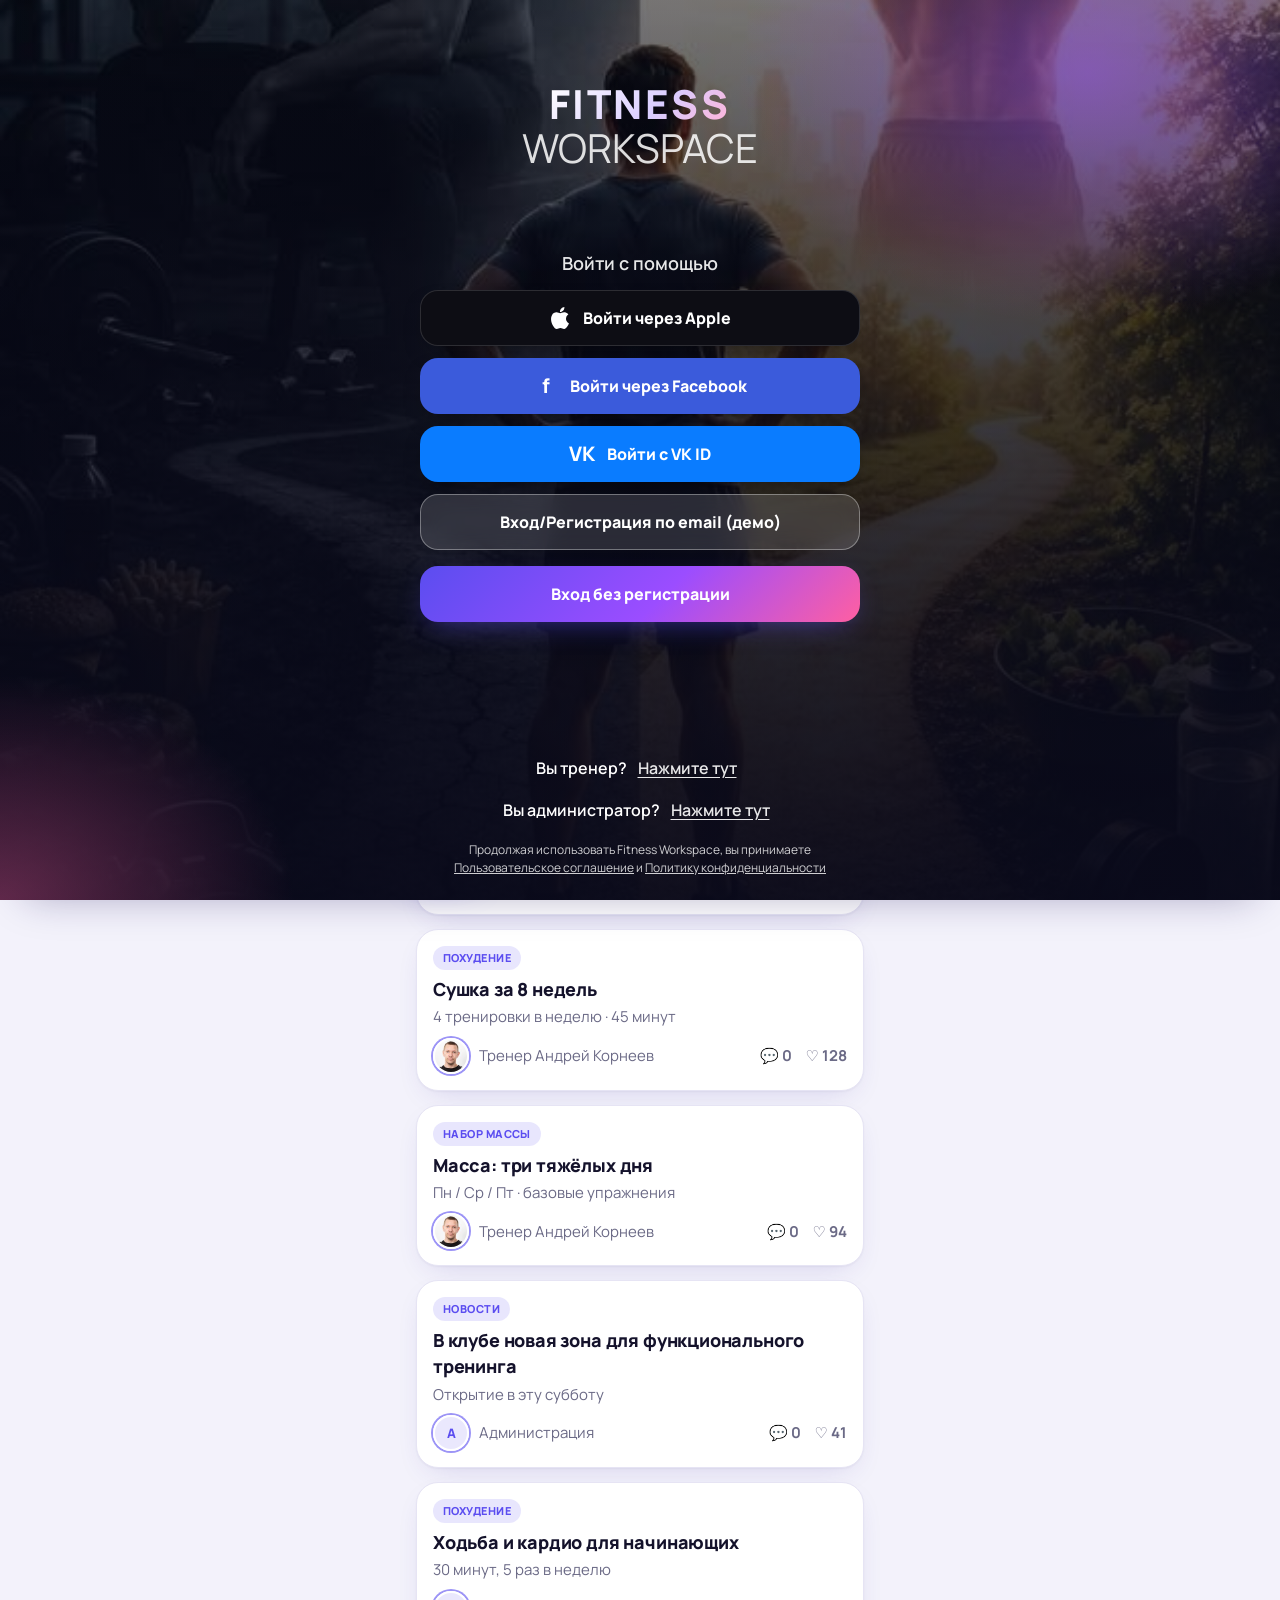
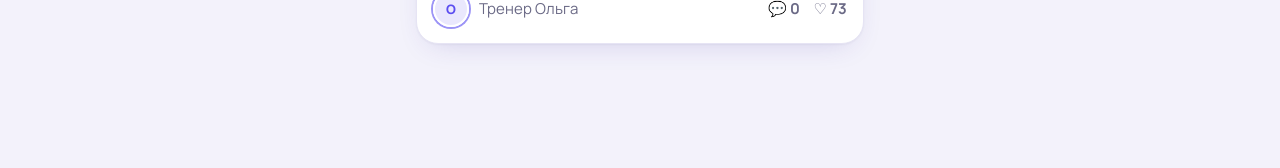
==== commit 73d65172: "Change index html" ====
--- a/index.html
+++ b/index.html
@@ -3,7 +3,7 @@
 <head>
 <meta charset="utf-8">
 <meta name="viewport" content="width=device-width, initial-scale=1, viewport-fit=cover">
-<title>Pulse — фитнес-приложение</title>
+<title>Fitness Workspace</title>
 <link href="https://fonts.googleapis.com/css2?family=Manrope:wght@400;600;700;800&display=swap" rel="stylesheet">
 <style>
 :root{--bg:#eef1f5;--card:#fff;--ink:#0f1b2d;--mute:#5d6b7e;--line:#dde3ea;--brand:#2447f5;--on:#fff;--warm:#ffb020;--ok:#16895a;--bad:#d63a45;
@@ -251,6 +251,13 @@
 /* login */
 #login::before{content:"";position:absolute;inset:0;background:radial-gradient(500px 360px at 85% 8%,rgba(155,77,255,.5),transparent 70%),radial-gradient(420px 320px at 0 100%,rgba(255,95,162,.35),transparent 70%),linear-gradient(180deg,rgba(11,10,30,.25),rgba(11,10,30,.7))}
 #login.profile-step::before{display:none}
+#login.profile-step{background:#0d0c18;color:#f1f0ff}
+.body-panel{padding:24px 16px 20px}
+.body-panel h1{margin:0 0 18px}
+.body-panel>p{margin:0 0 12px;text-align:center}
+.body-panel .metric-card{min-height:196px;display:flex;flex-direction:column;justify-content:center}
+.body-panel .wheel-frame{border-radius:0}
+.body-panel .metric-wheel{mask-image:linear-gradient(#0006,#000 36% 64%,#0006)}
 .lg-in{position:relative;z-index:1}
 .logo{font-size:clamp(26px,9vw,40px);letter-spacing:.06em}
 .logo b{background:linear-gradient(135deg,#fff,#d9ccff 60%,#ffb3d6);-webkit-background-clip:text;background-clip:text;color:transparent}
@@ -283,7 +290,7 @@
  .exercise-row.lifted .ex{box-shadow:var(--glow),0 0 0 3px color-mix(in srgb,var(--brand) 22%,transparent)}
 }
 /* кнопка входа по email — стеклянная, отличается от Apple */
-.sb.apple[data-stub="по email"]{background:rgba(255,255,255,.14);border:1px solid rgba(255,255,255,.35);-webkit-backdrop-filter:blur(10px);backdrop-filter:blur(10px);box-shadow:none}
+.sb.apple#email-entry{background:rgba(255,255,255,.14);border:1px solid rgba(255,255,255,.35);-webkit-backdrop-filter:blur(10px);backdrop-filter:blur(10px);box-shadow:none}
 </style>
 </head>
 <body>
@@ -299,7 +306,7 @@
    <button class="sb apple" data-stub="через Apple"><svg width="22" height="22" viewBox="0 0 24 24" fill="#fff" aria-hidden="true"><path d="M12.152 6.896c-.948 0-2.415-1.078-3.96-1.04-2.04.027-3.91 1.183-4.961 3.014-2.117 3.675-.546 9.103 1.519 12.09 1.013 1.454 2.208 3.09 3.792 3.039 1.52-.065 2.09-.987 3.935-.987 1.831 0 2.35.987 3.96.948 1.637-.026 2.676-1.48 3.676-2.948 1.156-1.688 1.636-3.325 1.662-3.415-.039-.013-3.182-1.221-3.22-4.857-.026-3.04 2.48-4.494 2.597-4.559-1.429-2.09-3.623-2.324-4.39-2.376-2-.156-3.675 1.09-4.61 1.09zM15.53 3.83c.843-1.012 1.4-2.427 1.245-3.83-1.207.052-2.662.805-3.532 1.818-.78.896-1.454 2.338-1.273 3.714 1.338.104 2.715-.688 3.559-1.701"/></svg>Войти через Apple</button>
    <button class="sb fb" data-stub="через Facebook"><span class="gl" aria-hidden="true">f</span>Войти через Facebook</button>
    <button class="sb vk" data-stub="через VK ID"><span class="gl" aria-hidden="true">VK</span>Войти с VK ID</button>
-   <button class="sb apple" data-stub="по email">Вход/Регистрация по email</button>
+   <button class="sb apple" id="email-entry">Вход/Регистрация по email (демо)</button>
    <button class="sb guest" id="guest">Вход без регистрации</button>
    <p id="lh" role="status"></p>
   </div>
@@ -1079,13 +1086,14 @@
   setA(true);show(false);S.tab="feed";render();window.scrollTo(0,0);
  }
  function start(){
-  if(bodyProfile){enter();return}
+  if(L.classList.contains("profile-step"))return;
   show(true);L.classList.add("profile-step");L.setAttribute("aria-label","Параметры тела");
   L.insertAdjacentHTML("beforeend",'<section class="body-panel"><h1>Параметры тела</h1><p>Укажите вес, рост и возраст. Позже их можно изменить в кабинете.</p>'+bodyForm(true)+'</section>');
   L.scrollTop=0;bindBody(L.querySelector(".body-form"),enter);
  }
  show(!authed());if(authed() && !bodyProfile)start();
  document.querySelectorAll("[data-stub]").forEach(function(b){b.onclick=function(){$("#lh").textContent="Вход "+b.dataset.stub+" пока не подключён: это визуальный макет. Нажмите «Вход без регистрации»."}});
+ $("#email-entry").onclick=start;
  $("#guest").onclick=start;
  window.logout=function(){setA(false);$("#lh").textContent="";show(true);L.scrollTop=0};
 })();
